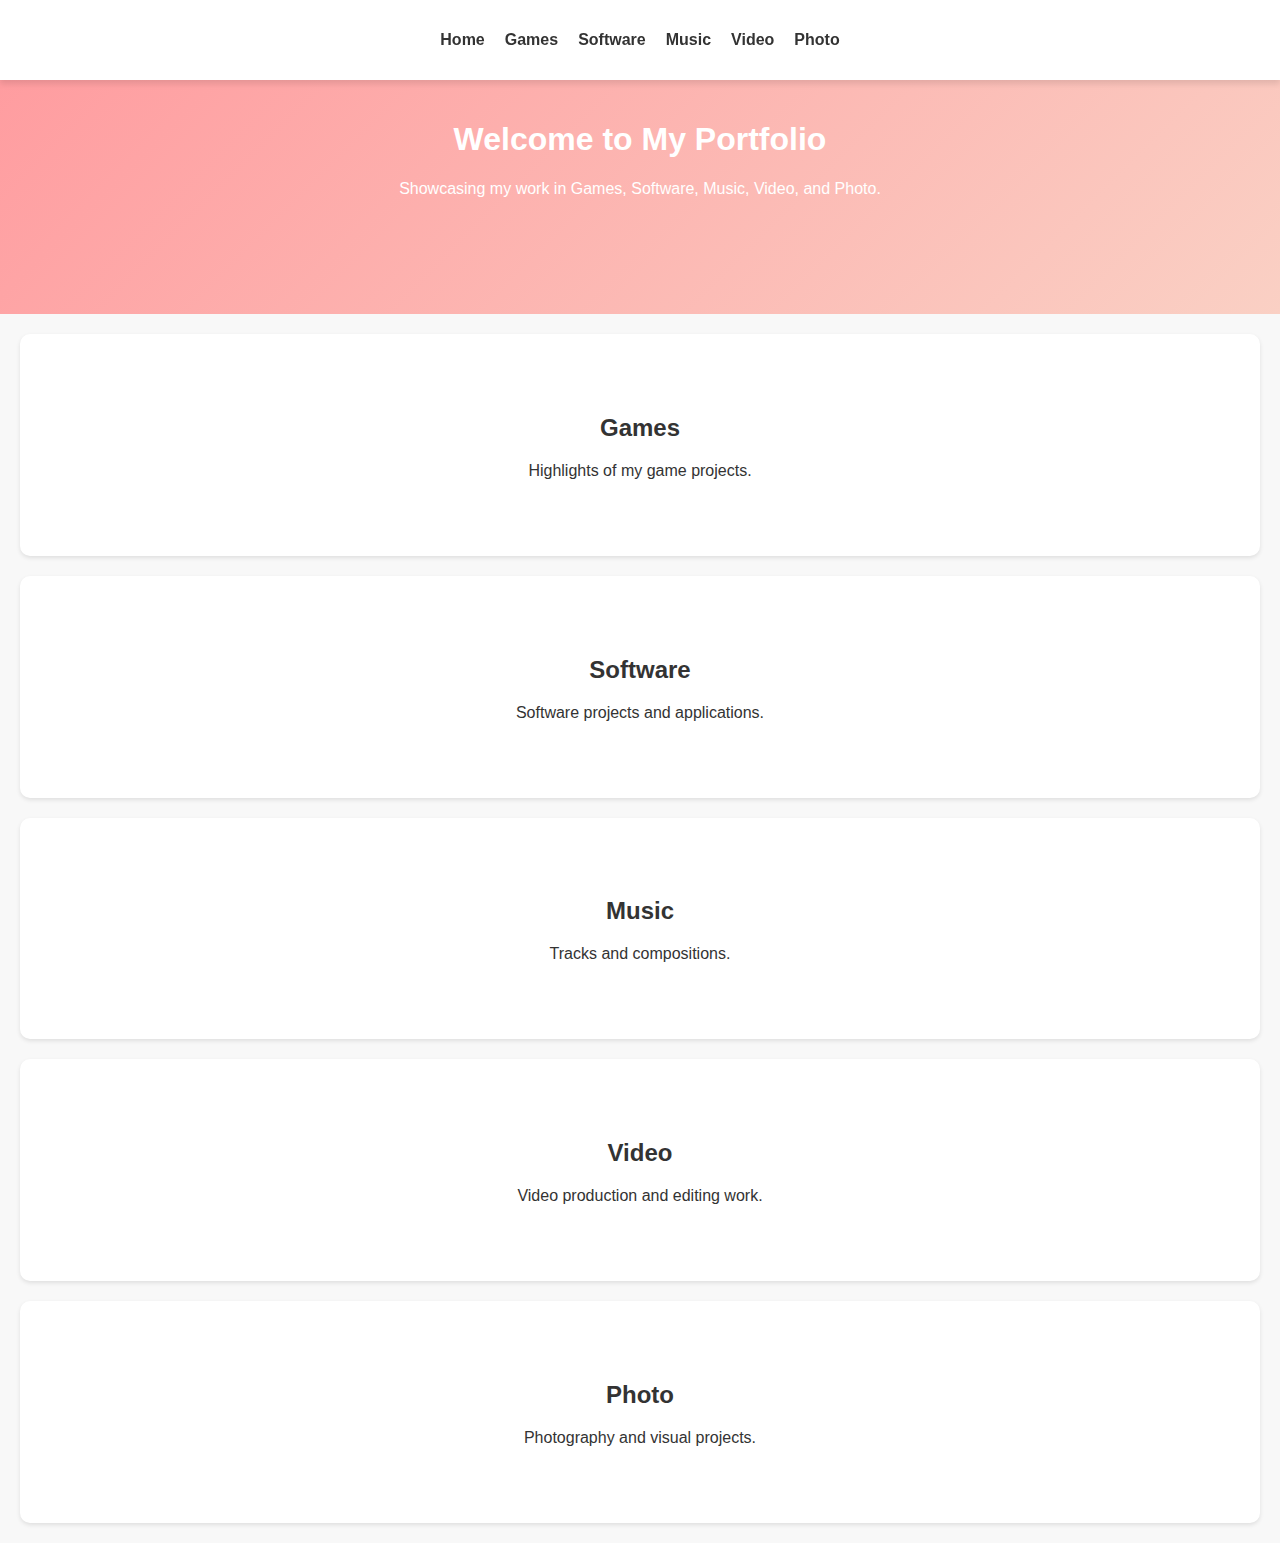
==== docs/index.html @ a66d5084 "subfolders and linking!" ====
<!DOCTYPE html>
<html lang="en">
<head>
    <meta charset="UTF-8">
    <meta name="viewport" content="width=device-width, initial-scale=1.0">
    <title>My Portfolio</title>
    <link rel="stylesheet" href="./style.css">
    <script defer src="./script.js"></script>
</head>
<body>
<header id="navbar" class="nav-bar">
    <nav>
        <ul>
            <li><a href="index.html">Home</a></li>
            <li><a href="games/index.html">Games</a></li>
            <li><a href="#software">Software</a></li>
            <li><a href="#music">Music</a></li>
            <li><a href="#video">Video</a></li>
            <li><a href="#photo">Photo</a></li>
        </ul>
    </nav>
</header>

<main>
    <section id="home" class="hero">
        <h1>Welcome to My Portfolio</h1>
        <p>Showcasing my work in Games, Software, Music, Video, and Photo.</p>
    </section>
    <section id="games" class="summary">
        <h2>Games</h2>
        <p>Highlights of my game projects.</p>
    </section>
    <section id="software" class="summary">
        <h2>Software</h2>
        <p>Software projects and applications.</p>
    </section>
    <section id="music" class="summary">
        <h2>Music</h2>
        <p>Tracks and compositions.</p>
    </section>
    <section id="video" class="summary">
        <h2>Video</h2>
        <p>Video production and editing work.</p>
    </section>
    <section id="photo" class="summary">
        <h2>Photo</h2>
        <p>Photography and visual projects.</p>
    </section>
</main>
</body>
</html>
---- docs/style.css ----
/* General Styles */
body {
    font-family: 'Poppins', sans-serif;
    margin: 0;
    padding: 0;
    background-color: #f8f8f8;
    color: #333;
}

/* Navigation Bar */
.nav-bar {
    position: fixed;
    top: 0;
    width: 100%;
    background: white;
    box-shadow: 0 4px 6px rgba(0, 0, 0, 0.1);
    transition: transform 0.3s ease-in-out;
}

.nav-bar nav ul {
    list-style: none;
    padding: 15px;
    display: flex;
    justify-content: center;
    gap: 20px;
}

.nav-bar nav ul li {
    display: inline;
}

.nav-bar nav ul li a {
    text-decoration: none;
    color: #333;
    font-weight: 600;
}

/* Hero Section */
.hero {
    text-align: center;
    padding: 100px 20px;
    background: linear-gradient(135deg, #ff9a9e, #fad0c4);
    color: white;
}

/* Summary Sections */
.summary {
    text-align: center;
    padding: 60px 20px;
    background: white;
    margin: 20px;
    border-radius: 10px;
    box-shadow: 0 2px 4px rgba(0, 0, 0, 0.1);
}
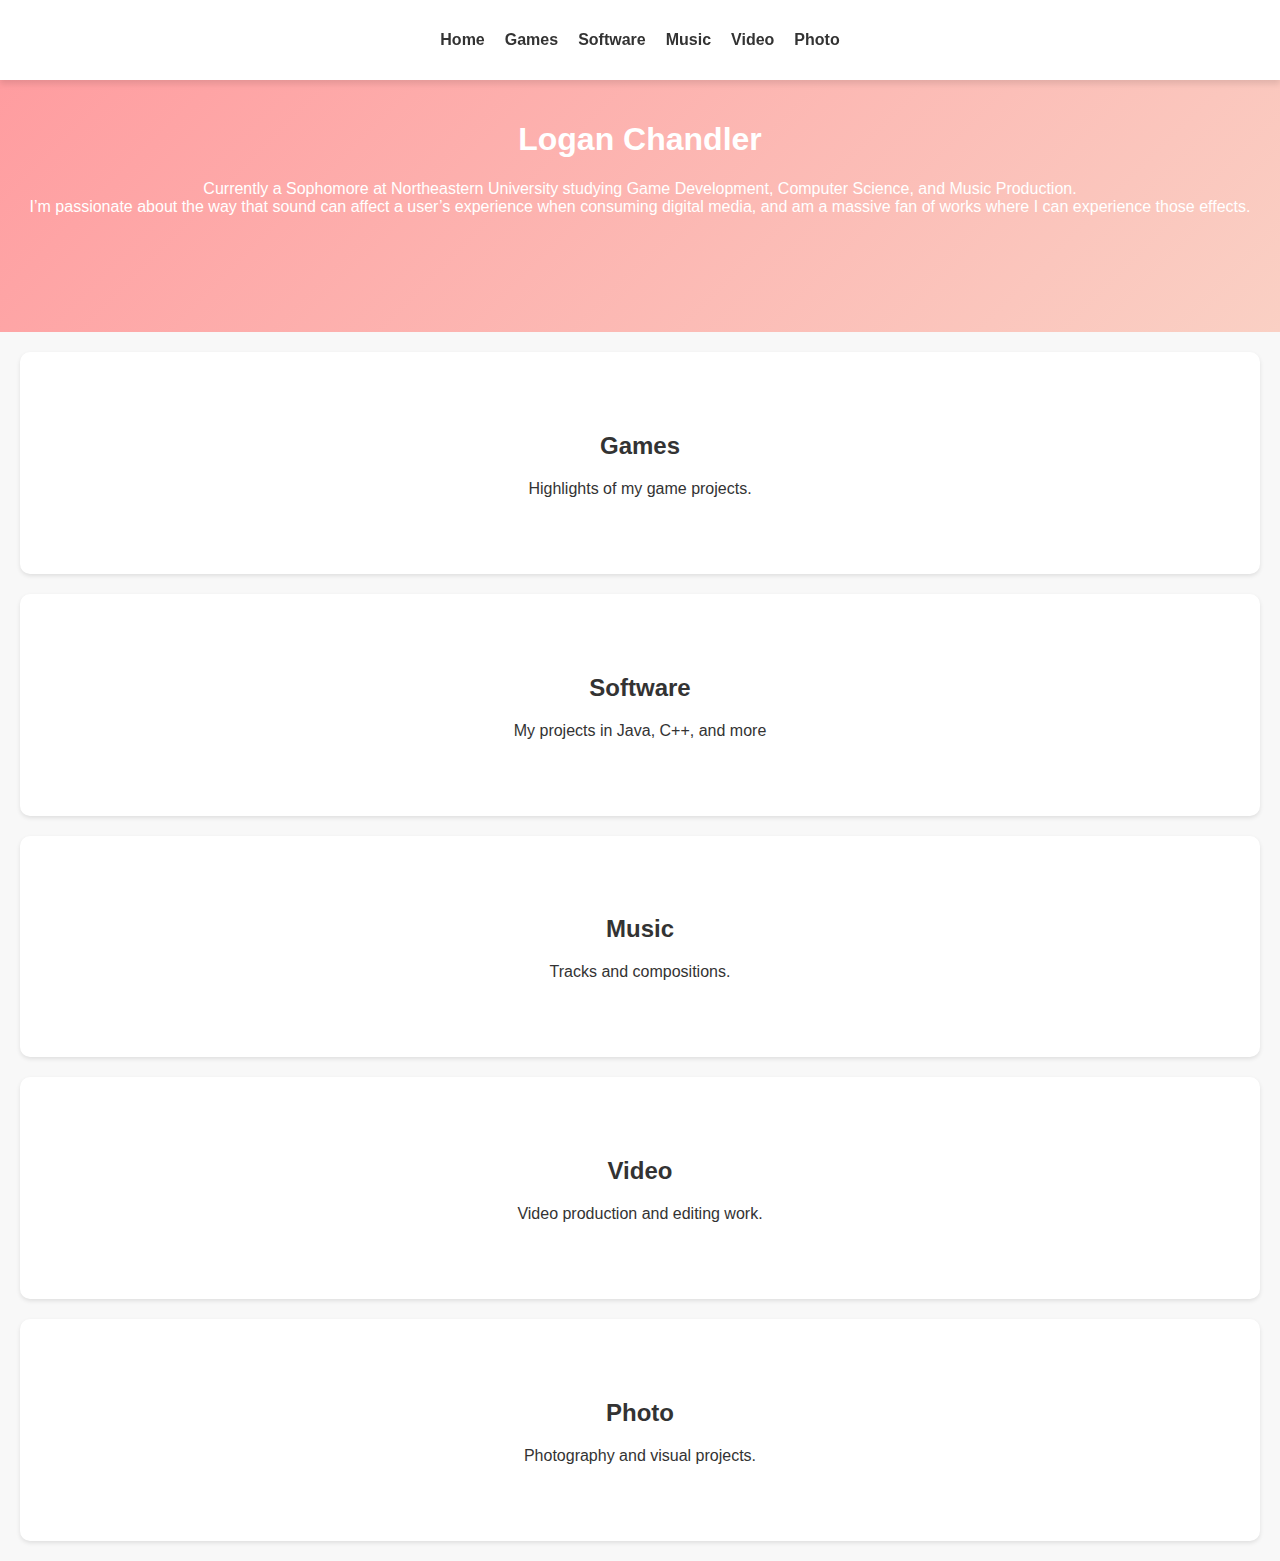
==== commit eb4f61aa: "tweaks to game pages" ====
--- a/docs/index.html
+++ b/docs/index.html
@@ -4,8 +4,8 @@
     <meta charset="UTF-8">
     <meta name="viewport" content="width=device-width, initial-scale=1.0">
     <title>My Portfolio</title>
-    <link rel="stylesheet" href="./style.css">
-    <script defer src="./script.js"></script>
+    <link rel="stylesheet" href="style.css">
+    <script defer src="script.js"></script>
 </head>
 <body>
 <header id="navbar" class="nav-bar">
@@ -23,8 +23,11 @@
 
 <main>
     <section id="home" class="hero">
-        <h1>Welcome to My Portfolio</h1>
-        <p>Showcasing my work in Games, Software, Music, Video, and Photo.</p>
+        <h1>Logan Chandler</h1>
+        <p>Currently a Sophomore at Northeastern University studying Game Development, Computer
+            Science, and Music Production. <br>
+            I’m passionate about the way that sound can affect a user’s experience when consuming digital media,
+            and am a massive fan of works where I can experience those effects.</p>
     </section>
     <section id="games" class="summary">
         <h2>Games</h2>
@@ -32,7 +35,7 @@
     </section>
     <section id="software" class="summary">
         <h2>Software</h2>
-        <p>Software projects and applications.</p>
+        <p>My projects in Java, C++, and more</p>
     </section>
     <section id="music" class="summary">
         <h2>Music</h2>
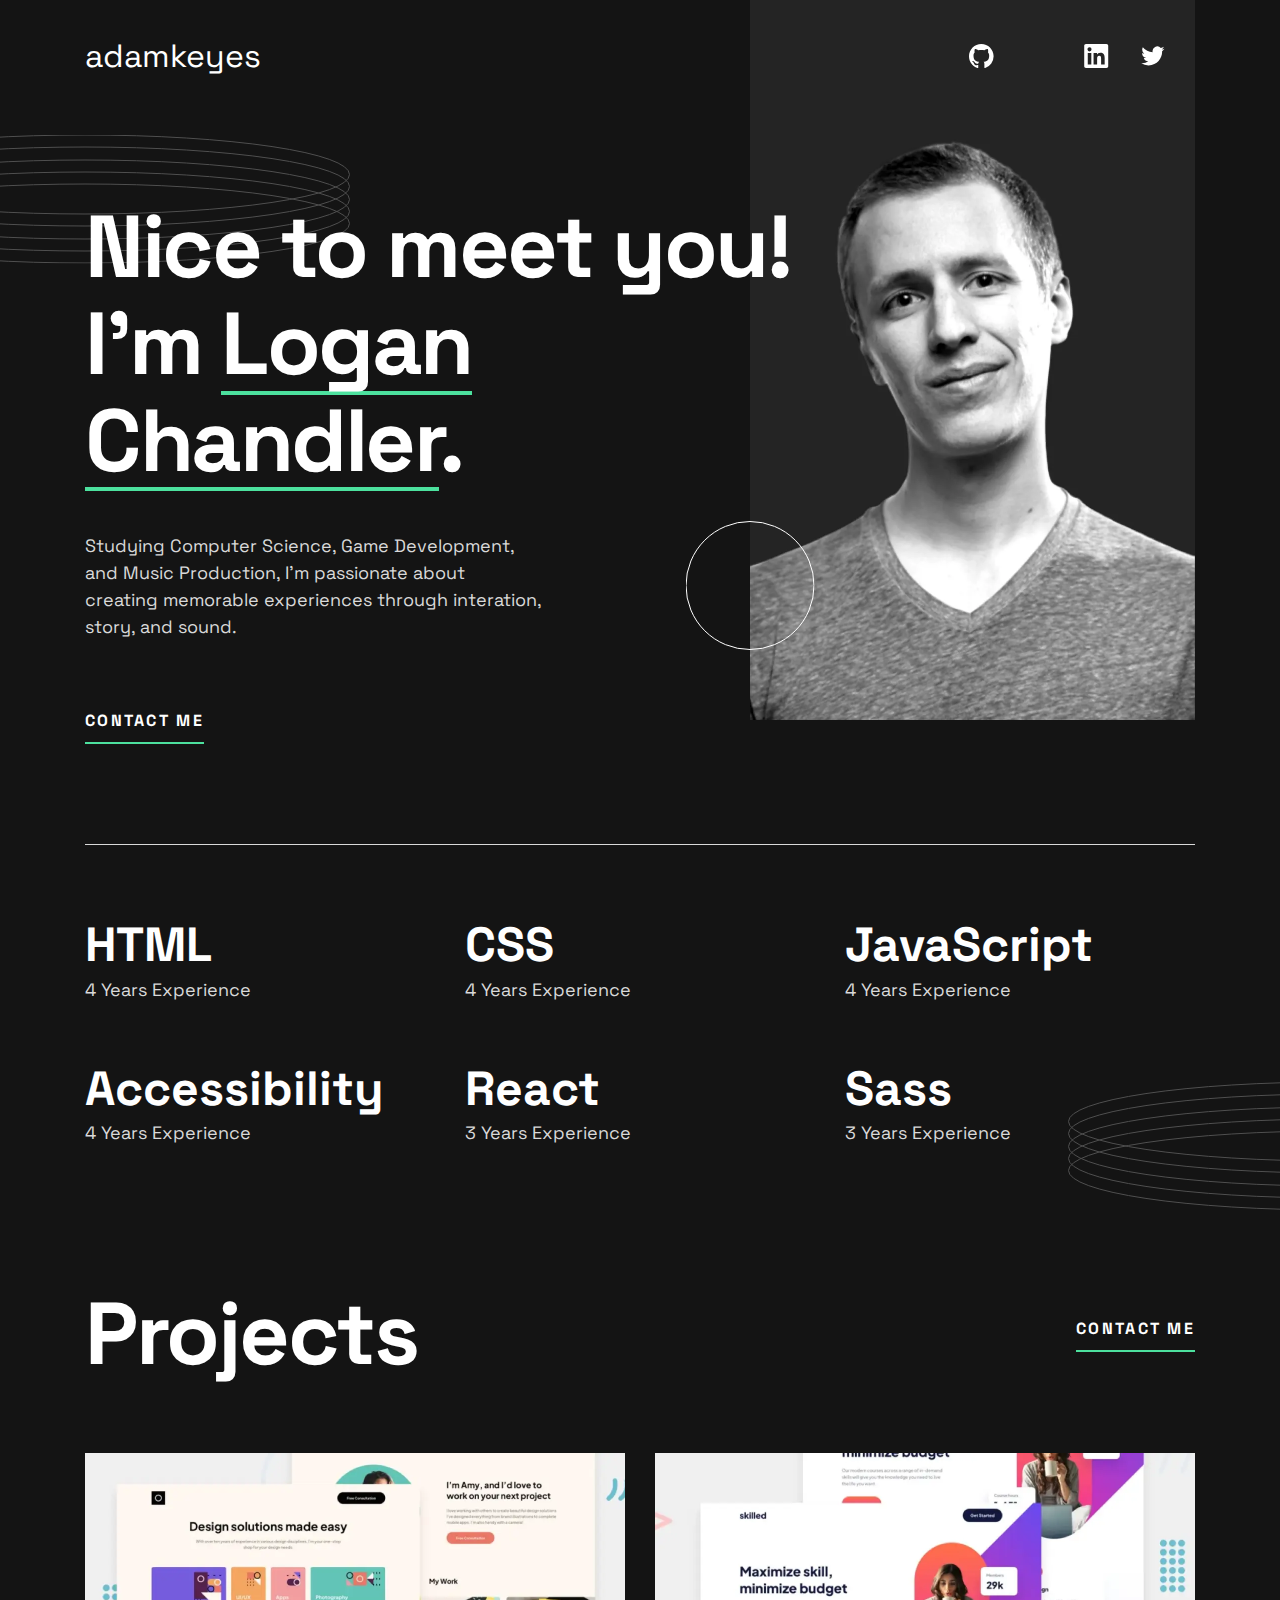
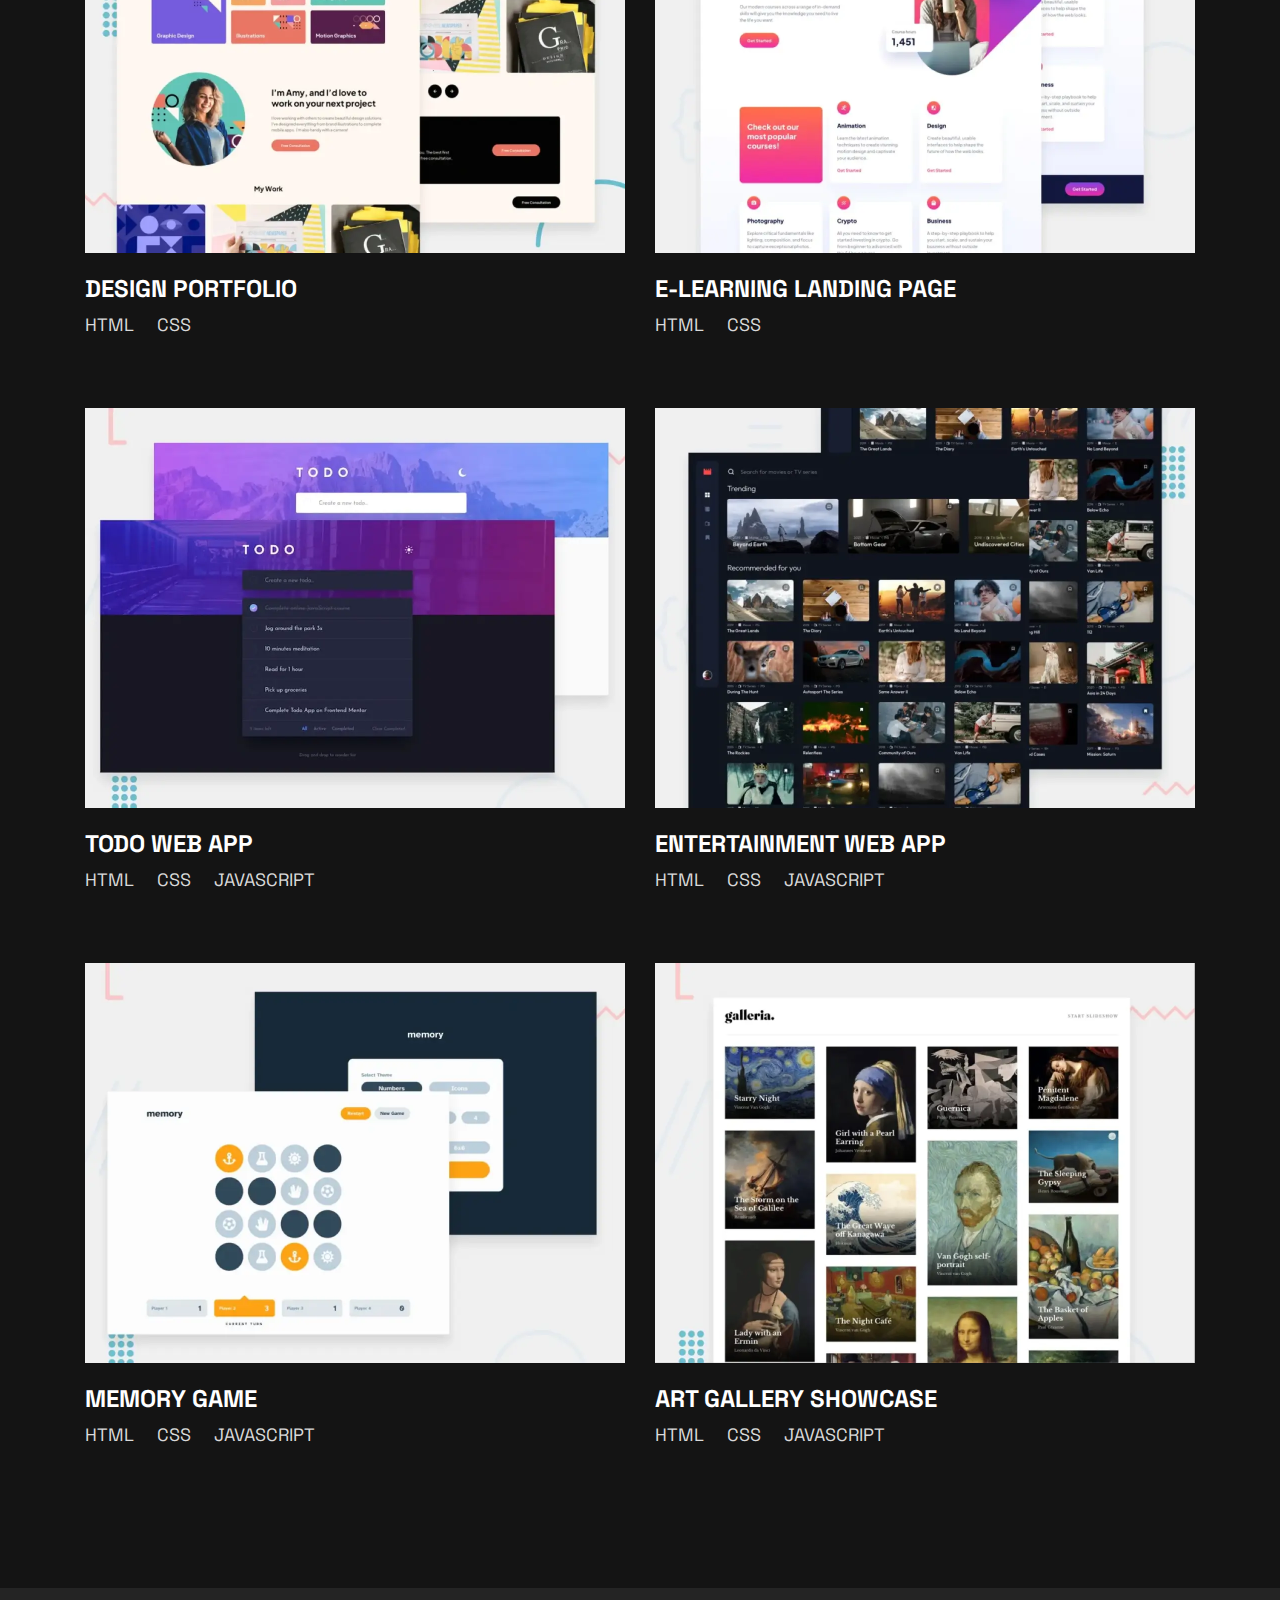
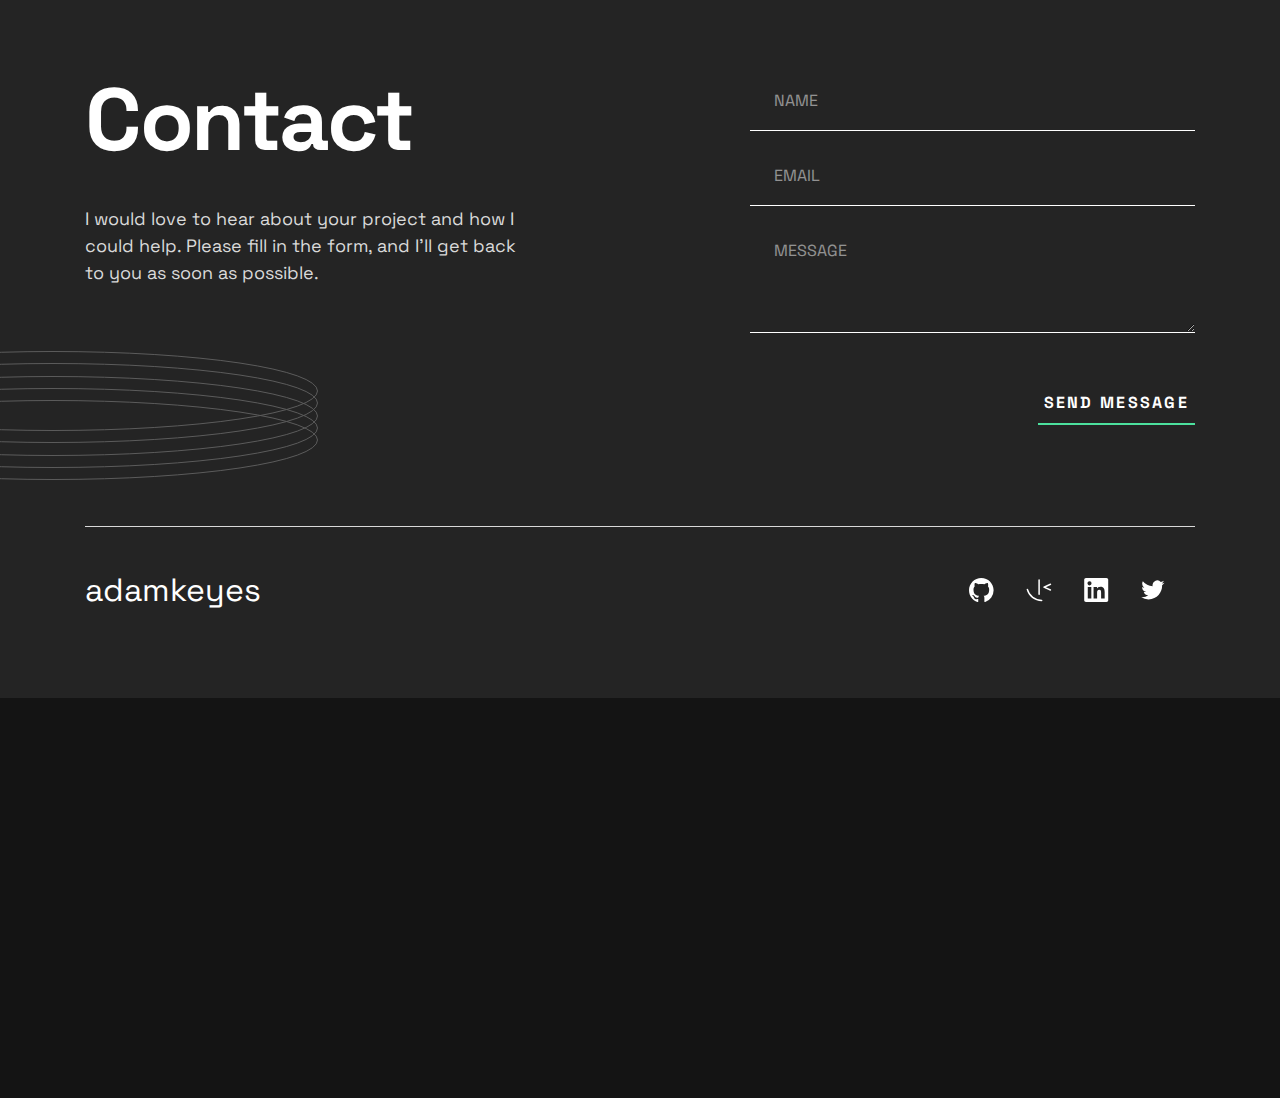
==== commit b8650f28: "implemented new index and style and starting to make tweaks" ====
--- a/docs/index.html
+++ b/docs/index.html
@@ -1,54 +1,496 @@
 <!DOCTYPE html>
 <html lang="en">
 <head>
-    <meta charset="UTF-8">
-    <meta name="viewport" content="width=device-width, initial-scale=1.0">
-    <title>My Portfolio</title>
-    <link rel="stylesheet" href="style.css">
-    <script defer src="script.js"></script>
+    <meta charset="UTF-8" />
+    <meta name="viewport" content="width=device-width, initial-scale=1.0" />
+    <link rel="preconnect" href="https://fonts.googleapis.com" />
+    <link rel="preconnect" href="https://fonts.gstatic.com" crossorigin />
+    <link
+            href="https://fonts.googleapis.com/css2?family=Space+Grotesk:wght@500;700&display=swap"
+            rel="stylesheet"
+    />
+    <link rel="stylesheet" href="style.css" />
+    <title>Logan Chandler | My Portfolio</title>
 </head>
 <body>
-<header id="navbar" class="nav-bar">
-    <nav>
-        <ul>
-            <li><a href="index.html">Home</a></li>
-            <li><a href="games/index.html">Games</a></li>
-            <li><a href="#software">Software</a></li>
-            <li><a href="#music">Music</a></li>
-            <li><a href="#video">Video</a></li>
-            <li><a href="#photo">Photo</a></li>
-        </ul>
-    </nav>
+<header class="header">
+    <h2 class="visually-hidden">Header</h2>
+    <div class="wrapper">
+        <nav class="header__nav">
+            <h2 class="visually-hidden">Navigation</h2>
+            <a href="/" class="header__home">
+                adamkeyes
+                <span class="visually-hidden">(to home page)</span>
+            </a>
+            <a href="" class="header__social">
+                <svg
+                        xmlns="http://www.w3.org/2000/svg"
+                        width="25"
+                        height="24"
+                        aria-labelledby="socialGitHub"
+                        role="img"
+                >
+                    <title id="socialGitHub">GitHub</title>
+                    <path
+                            fill="#FFF"
+                            fill-rule="evenodd"
+                            d="M12.304 0C5.506 0 0 5.506 0 12.304c0 5.444 3.522 10.042 8.413 11.672.615.108.845-.261.845-.584 0-.292-.015-1.261-.015-2.291-3.091.569-3.891-.754-4.137-1.446-.138-.354-.738-1.446-1.261-1.738-.43-.23-1.046-.8-.016-.815.97-.015 1.661.892 1.892 1.261 1.107 1.86 2.876 1.338 3.584 1.015.107-.8.43-1.338.784-1.646-2.738-.307-5.598-1.368-5.598-6.074 0-1.338.477-2.446 1.26-3.307-.122-.308-.553-1.569.124-3.26 0 0 1.03-.323 3.383 1.26.985-.276 2.03-.415 3.076-.415 1.046 0 2.092.139 3.076.416 2.353-1.6 3.384-1.261 3.384-1.261.676 1.691.246 2.952.123 3.26.784.861 1.26 1.953 1.26 3.307 0 4.721-2.875 5.767-5.613 6.074.446.385.83 1.123.83 2.277 0 1.645-.015 2.968-.015 3.383 0 .323.231.708.846.584a12.324 12.324 0 0 0 8.382-11.672C24.607 5.506 19.101 0 12.304 0Z"
+                    />
+                </svg>
+            </a>
+            <a href="" class="header__social">
+                <svg
+                        xmlns="http://www.w3.org/2000/svg"
+                        width="26"
+                        height="23"
+                        aria-labelledby="socialFrontendMentor"
+                        role="img"
+                >
+                    <title id="socialFrontendMentor">Frontend Mentor</title>
+                    <path
+                            fill="#FFF"
+                            d="assets/images/icon-itch"
+                    />
+                </svg>
+            </a>
+            <a href="" class="header__social">
+                <svg
+                        xmlns="http://www.w3.org/2000/svg"
+                        width="25"
+                        height="24"
+                        aria-labelledby="socialLinkedIn"
+                        role="img"
+                >
+                    <title id="socialLinkedIn">LinkedIn</title>
+                    <path
+                            fill="#FFF"
+                            fill-rule="evenodd"
+                            d="M5.551 3.304c-1.14 0-2.067.926-2.067 2.064 0 1.14.928 2.066 2.067 2.066a2.066 2.066 0 0 0 0-4.13ZM3.767 8.998v11.453h3.562L7.33 8.998H3.767Zm5.798 0V20.45l3.554.002.002-5.668c0-1.454.253-2.941 2.132-2.941 1.851 0 1.851 1.755 1.851 3.036v5.571l3.559-.001v-6.28c0-2.834-.517-5.457-4.27-5.457-1.763 0-2.916.997-3.368 1.85h-.05V8.997h-3.41ZM22.435 24H1.982c-.976 0-1.77-.777-1.77-1.732V1.731C.212.776 1.006 0 1.982 0h20.453c.98 0 1.777.776 1.777 1.73v20.538c0 .955-.797 1.732-1.777 1.732Z"
+                    />
+                </svg>
+            </a>
+            <a href="" class="header__social">
+                <svg
+                        xmlns="http://www.w3.org/2000/svg"
+                        width="24"
+                        height="20"
+                        aria-labelledby="socialTwitter"
+                        role="img"
+                >
+                    <title id="socialTwitter">Twitter</title>
+                    <path
+                            fill="#FFF"
+                            d="M23.492 2.705a9.563 9.563 0 0 1-2.742.751 4.788 4.788 0 0 0 2.1-2.643 9.536 9.536 0 0 1-3.033 1.159 4.778 4.778 0 0 0-8.14 4.357 13.564 13.564 0 0 1-9.844-4.99 4.774 4.774 0 0 0-.646 2.4 4.778 4.778 0 0 0 2.124 3.977 4.765 4.765 0 0 1-2.163-.598v.061a4.778 4.778 0 0 0 3.832 4.684 4.812 4.812 0 0 1-2.158.082 4.78 4.78 0 0 0 4.462 3.316 9.584 9.584 0 0 1-5.932 2.045c-.38 0-.762-.022-1.14-.067a13.508 13.508 0 0 0 7.32 2.146c8.787 0 13.59-7.277 13.59-13.589 0-.205-.004-.412-.013-.617a9.71 9.71 0 0 0 2.381-2.471l.002-.003Z"
+                    />
+                </svg>
+            </a>
+        </nav>
+    </div>
 </header>
 
-<main>
-    <section id="home" class="hero">
-        <h1>Logan Chandler</h1>
-        <p>Currently a Sophomore at Northeastern University studying Game Development, Computer
-            Science, and Music Production. <br>
-            I’m passionate about the way that sound can affect a user’s experience when consuming digital media,
-            and am a massive fan of works where I can experience those effects.</p>
+<main id="main">
+    <section class="hero">
+        <div class="wrapper hero__wrapper bottom-border">
+            <div class="hero__content">
+                <picture>
+                    <source
+                            media="(min-width: 62.5em)"
+                            srcset="assets/images/image-profile-desktop.webp"
+                    />
+                    <source
+                            media="(min-width: 37.5em)"
+                            srcset="assets/images/image-profile-tablet.webp"
+                    />
+                    <img
+                            class="hero__image"
+                            src="assets/images/image-profile-mobile.webp"
+                            alt="picture of Adam Keyes"
+                            width-="174"
+                            height="383"
+                    />
+                </picture>
+                <img
+                        class="hero__rings"
+                        src="assets/images/pattern-rings.svg"
+                        alt=""
+                        width="530"
+                        height="129"
+                />
+                <img
+                        class="hero__circle"
+                        src="assets/images/pattern-circle.svg"
+                        alt=""
+                        width="129"
+                        height="129"
+                />
+                <div class="hero__text">
+                    <h1 class="hero__headline header-xl">
+                        Nice to<br />
+                        meet you! I'm <span>Logan Chandler</span>.
+                    </h1>
+                    <p class="hero__description">
+                        Studying Computer Science, Game Development, and Music Production,
+                        I'm passionate about creating memorable experiences through interation, story, and sound.
+                    </p>
+                    <a href="#contact" class="hero__contact underline">Contact me</a>
+                </div>
+            </div>
+        </div>
     </section>
-    <section id="games" class="summary">
-        <h2>Games</h2>
-        <p>Highlights of my game projects.</p>
+
+    <section class="skills">
+        <div class="wrapper skills__wrapper bottom-border">
+            <h2 class="visually-hidden">Skills</h2>
+            <div class="skills__item">
+                <h3 class="skills__title">HTML</h3>
+                <p class="skills__description">4 Years Experience</p>
+            </div>
+            <div class="skills__item">
+                <h3 class="skills__title">CSS</h3>
+                <p class="skills__description">4 Years Experience</p>
+            </div>
+            <div class="skills__item">
+                <h3 class="skills__title">JavaScript</h3>
+                <p class="skills__description">4 Years Experience</p>
+            </div>
+            <div class="skills__item">
+                <h3 class="skills__title">Accessibility</h3>
+                <p class="skills__description">4 Years Experience</p>
+            </div>
+            <div class="skills__item">
+                <h3 class="skills__title">React</h3>
+                <p class="skills__description">3 Years Experience</p>
+            </div>
+            <div class="skills__item">
+                <h3 class="skills__title">Sass</h3>
+                <p class="skills__description">3 Years Experience</p>
+            </div>
+        </div>
+        <img
+                class="skills__rings"
+                src="assets/images/pattern-rings.svg"
+                alt=""
+                width="530"
+                height="129"
+        />
     </section>
-    <section id="software" class="summary">
-        <h2>Software</h2>
-        <p>My projects in Java, C++, and more</p>
+
+    <section class="projects">
+        <div class="wrapper projects__wrapper">
+            <div class="projects__grid">
+                <h2 class="projects__headline header-xl">Projects</h2>
+                <a href="#contact" class="projects__contact underline"
+                >Contact me</a
+                >
+
+                <div class="projects__item">
+                    <picture class="projects__picture">
+                        <source
+                                media="(min-width: 62.5em)"
+                                srcset="assets/images/thumbnail-project-1-large.webp"
+                        />
+                        <img
+                                class="projects__image"
+                                src="assets/images/thumbnail-project-1-small.webp"
+                                alt="screenshot of design portfolio website"
+                                width-="343"
+                                height="253"
+                        />
+                    </picture>
+                    <h3 class="projects__name">Design Portfolio</h3>
+                    <p class="projects__tags">
+                        <span>HTML</span>
+                        <span>CSS</span>
+                    </p>
+                    <div class="projects__links">
+                        <a href="" class="underline">View Project</a>
+                        <a href="" class="underline">View Code</a>
+                    </div>
+                </div>
+
+                <div class="projects__item">
+                    <picture class="projects__picture">
+                        <source
+                                media="(min-width: 62.5em)"
+                                srcset="assets/images/thumbnail-project-2-large.webp"
+                        />
+                        <img
+                                class="projects__image"
+                                src="assets/images/thumbnail-project-2-small.webp"
+                                alt="screenshot of learning platform website with different courses"
+                                width-="343"
+                                height="253"
+                        />
+                    </picture>
+                    <h3 class="projects__name">E-Learning Landing Page</h3>
+                    <p class="projects__tags">
+                        <span>HTML</span>
+                        <span>CSS</span>
+                    </p>
+                    <div class="projects__links">
+                        <a href="" class="underline">View Project</a>
+                        <a href="" class="underline">View Code</a>
+                    </div>
+                </div>
+
+                <div class="projects__item">
+                    <picture class="projects__picture">
+                        <source
+                                media="(min-width: 62.5em)"
+                                srcset="assets/images/thumbnail-project-3-large.webp"
+                        />
+                        <img
+                                class="projects__image"
+                                src="assets/images/thumbnail-project-3-small.webp"
+                                alt="screenshot of To Do App showing a list of active and complete tasks"
+                                width-="343"
+                                height="253"
+                        />
+                    </picture>
+                    <h3 class="projects__name">Todo Web App</h3>
+                    <p class="projects__tags">
+                        <span>HTML</span>
+                        <span>CSS</span>
+                        <span>JavaScript</span>
+                    </p>
+                    <div class="projects__links">
+                        <a href="" class="underline">View Project</a>
+                        <a href="" class="underline">View Code</a>
+                    </div>
+                </div>
+
+                <div class="projects__item">
+                    <picture class="projects__picture">
+                        <source
+                                media="(min-width: 62.5em)"
+                                srcset="assets/images/thumbnail-project-4-large.webp"
+                        />
+                        <img
+                                class="projects__image"
+                                src="assets/images/thumbnail-project-4-small.webp"
+                                alt="screenshot of video player app with grid of thumbnails of movies and TV shows"
+                                width-="343"
+                                height="253"
+                        />
+                    </picture>
+                    <h3 class="projects__name">Entertainment Web App</h3>
+                    <p class="projects__tags">
+                        <span>HTML</span>
+                        <span>CSS</span>
+                        <span>JavaScript</span>
+                    </p>
+                    <div class="projects__links">
+                        <a href="" class="underline">View Project</a>
+                        <a href="" class="underline">View Code</a>
+                    </div>
+                </div>
+
+                <div class="projects__item">
+                    <picture class="projects__picture">
+                        <source
+                                media="(min-width: 62.5em)"
+                                srcset="assets/images/thumbnail-project-5-large.webp"
+                        />
+                        <img
+                                class="projects__image"
+                                src="assets/images/thumbnail-project-5-small.webp"
+                                alt="screenshot of 4-player memory game with circular tiles that have symbols"
+                                width-="343"
+                                height="253"
+                        />
+                    </picture>
+                    <h3 class="projects__name">Memory Game</h3>
+                    <p class="projects__tags">
+                        <span>HTML</span>
+                        <span>CSS</span>
+                        <span>JavaScript</span>
+                    </p>
+                    <div class="projects__links">
+                        <a href="" class="underline">View Project</a>
+                        <a href="" class="underline">View Code</a>
+                    </div>
+                </div>
+
+                <div class="projects__item">
+                    <picture class="projects__picture">
+                        <source
+                                media="(min-width: 62.5em)"
+                                srcset="assets/images/thumbnail-project-6-large.webp"
+                        />
+                        <img
+                                class="projects__image"
+                                src="assets/images/thumbnail-project-6-small.webp"
+                                alt="grid of thumbnails of famous works of art"
+                                width-="343"
+                                height="253"
+                        />
+                    </picture>
+                    <h3 class="projects__name">Art Gallery Showcase</h3>
+                    <p class="projects__tags">
+                        <span>HTML</span>
+                        <span>CSS</span>
+                        <span>JavaScript</span>
+                    </p>
+                    <div class="projects__links">
+                        <a href="" class="underline">View Project</a>
+                        <a href="" class="underline">View Code</a>
+                    </div>
+                </div>
+            </div>
+        </div>
     </section>
-    <section id="music" class="summary">
-        <h2>Music</h2>
-        <p>Tracks and compositions.</p>
-    </section>
-    <section id="video" class="summary">
-        <h2>Video</h2>
-        <p>Video production and editing work.</p>
-    </section>
-    <section id="photo" class="summary">
-        <h2>Photo</h2>
-        <p>Photography and visual projects.</p>
+
+    <section id="contact" class="contact bg-less-dark">
+        <div class="wrapper contact__wrapper bottom-border">
+            <div class="contact__text">
+                <h2 class="contact__headline header-xl">Contact</h2>
+                <p class="contact__description">
+                    I would love to hear about your project and how I could help.
+                    Please fill in the form, and I'll get back to you as soon as
+                    possible.
+                </p>
+            </div>
+            <form action="" class="contact__form">
+                <div class="contact__control">
+                    <label for="name" class="visually-hidden">Name</label>
+                    <input
+                            type="text"
+                            id="name"
+                            name="name"
+                            placeholder="Name"
+                            required
+                    />
+                    <img
+                            src="assets/images/icon-invalid.svg"
+                            alt=""
+                            class="contact__invalid-icon"
+                            width="24"
+                            height="24"
+                    />
+                </div>
+                <div class="contact__control">
+                    <label for="email" class="visually-hidden">Email</label>
+                    <input
+                            type="email"
+                            id="email"
+                            name="email"
+                            placeholder="Email"
+                            required
+                    />
+                    <img
+                            src="assets/images/icon-invalid.svg"
+                            alt=""
+                            class="contact__invalid-icon"
+                            width="24"
+                            height="24"
+                    />
+                </div>
+                <div class="contact__control">
+                    <label for="message" class="visually-hidden">Message</label>
+                    <textarea
+                            name="message"
+                            id="message"
+                            cols="30"
+                            rows="3"
+                            placeholder="Message"
+                            required
+                    ></textarea>
+                    <img
+                            src="assets/images/icon-invalid.svg"
+                            alt=""
+                            class="contact__invalid-icon"
+                            width="24"
+                            height="24"
+                    />
+                </div>
+                <div class="contact__control align-right">
+                    <button type="submit">Send Message</button>
+                </div>
+            </form>
+        </div>
+        <img
+                class="contact__rings"
+                src="assets/images/pattern-rings.svg"
+                alt=""
+                width="530"
+                height="129"
+        />
     </section>
 </main>
+
+<footer class="footer bg-less-dark">
+    <h2 class="visually-hidden">Footer</h2>
+    <div class="wrapper">
+        <nav class="header__nav">
+            <h2 class="visually-hidden">Navigation</h2>
+            <a href="/" class="header__home">
+                adamkeyes
+                <span class="visually-hidden">(to home page)</span>
+            </a>
+            <a href="" class="header__social">
+                <svg
+                        xmlns="http://www.w3.org/2000/svg"
+                        width="25"
+                        height="24"
+                        aria-labelledby="socialGitHub"
+                        role="img"
+                >
+                    <title id="socialGitHub">GitHub</title>
+                    <path
+                            fill="#FFF"
+                            fill-rule="evenodd"
+                            d="M12.304 0C5.506 0 0 5.506 0 12.304c0 5.444 3.522 10.042 8.413 11.672.615.108.845-.261.845-.584 0-.292-.015-1.261-.015-2.291-3.091.569-3.891-.754-4.137-1.446-.138-.354-.738-1.446-1.261-1.738-.43-.23-1.046-.8-.016-.815.97-.015 1.661.892 1.892 1.261 1.107 1.86 2.876 1.338 3.584 1.015.107-.8.43-1.338.784-1.646-2.738-.307-5.598-1.368-5.598-6.074 0-1.338.477-2.446 1.26-3.307-.122-.308-.553-1.569.124-3.26 0 0 1.03-.323 3.383 1.26.985-.276 2.03-.415 3.076-.415 1.046 0 2.092.139 3.076.416 2.353-1.6 3.384-1.261 3.384-1.261.676 1.691.246 2.952.123 3.26.784.861 1.26 1.953 1.26 3.307 0 4.721-2.875 5.767-5.613 6.074.446.385.83 1.123.83 2.277 0 1.645-.015 2.968-.015 3.383 0 .323.231.708.846.584a12.324 12.324 0 0 0 8.382-11.672C24.607 5.506 19.101 0 12.304 0Z"
+                    />
+                </svg>
+            </a>
+            <a href="" class="header__social">
+                <svg
+                        xmlns="http://www.w3.org/2000/svg"
+                        width="26"
+                        height="23"
+                        aria-labelledby="socialFrontendMentor"
+                        role="img"
+                >
+                    <title id="socialFrontendMentor">Frontend Mentor</title>
+                    <path
+                            fill="#FFF"
+                            d="M13.084.23a.751.751 0 0 0-.736.75v14.267a.75.75 0 1 0 1.5 0V.98a.75.75 0 0 0-.763-.75ZM24.44 4.504a.752.752 0 0 0-.284.064l-6.44 2.875a.752.752 0 0 0 0 1.37l6.44 2.884a.75.75 0 0 0 .612-1.369L19.861 8.13l4.907-2.191a.753.753 0 0 0 .38-.99.752.752 0 0 0-.708-.444ZM1.371 9.663a.752.752 0 0 0-.74.938C2.41 17.447 8.603 22.23 15.685 22.23a.75.75 0 1 0 0-1.501A14.053 14.053 0 0 1 2.083 10.225a.75.75 0 0 0-.712-.561v-.001Z"
+                    />
+                </svg>
+            </a>
+            <a href="" class="header__social">
+                <svg
+                        xmlns="http://www.w3.org/2000/svg"
+                        width="25"
+                        height="24"
+                        aria-labelledby="socialLinkedIn"
+                        role="img"
+                >
+                    <title id="socialLinkedIn">LinkedIn</title>
+                    <path
+                            fill="#FFF"
+                            fill-rule="evenodd"
+                            d="M5.551 3.304c-1.14 0-2.067.926-2.067 2.064 0 1.14.928 2.066 2.067 2.066a2.066 2.066 0 0 0 0-4.13ZM3.767 8.998v11.453h3.562L7.33 8.998H3.767Zm5.798 0V20.45l3.554.002.002-5.668c0-1.454.253-2.941 2.132-2.941 1.851 0 1.851 1.755 1.851 3.036v5.571l3.559-.001v-6.28c0-2.834-.517-5.457-4.27-5.457-1.763 0-2.916.997-3.368 1.85h-.05V8.997h-3.41ZM22.435 24H1.982c-.976 0-1.77-.777-1.77-1.732V1.731C.212.776 1.006 0 1.982 0h20.453c.98 0 1.777.776 1.777 1.73v20.538c0 .955-.797 1.732-1.777 1.732Z"
+                    />
+                </svg>
+            </a>
+            <a href="" class="header__social">
+                <svg
+                        xmlns="http://www.w3.org/2000/svg"
+                        width="24"
+                        height="20"
+                        aria-labelledby="socialTwitter"
+                        role="img"
+                >
+                    <title id="socialTwitter">Twitter</title>
+                    <path
+                            fill="#FFF"
+                            d="M23.492 2.705a9.563 9.563 0 0 1-2.742.751 4.788 4.788 0 0 0 2.1-2.643 9.536 9.536 0 0 1-3.033 1.159 4.778 4.778 0 0 0-8.14 4.357 13.564 13.564 0 0 1-9.844-4.99 4.774 4.774 0 0 0-.646 2.4 4.778 4.778 0 0 0 2.124 3.977 4.765 4.765 0 0 1-2.163-.598v.061a4.778 4.778 0 0 0 3.832 4.684 4.812 4.812 0 0 1-2.158.082 4.78 4.78 0 0 0 4.462 3.316 9.584 9.584 0 0 1-5.932 2.045c-.38 0-.762-.022-1.14-.067a13.508 13.508 0 0 0 7.32 2.146c8.787 0 13.59-7.277 13.59-13.589 0-.205-.004-.412-.013-.617a9.71 9.71 0 0 0 2.381-2.471l.002-.003Z"
+                    />
+                </svg>
+            </a>
+        </nav>
+    </div>
+</footer>
 </body>
 </html>
--- a/docs/style.css
+++ b/docs/style.css
@@ -1,10 +1,23 @@
 /* General Styles */
-body {
-    font-family: 'Poppins', sans-serif;
-    margin: 0;
-    padding: 0;
-    background-color: #f8f8f8;
-    color: #333;
+
+:root {
+    --bg-body: hsl(0, 0%, 8%);
+    --bg-body2: hsl(0, 0%, 14%);
+    --accent: hsl(153, 71%, 59%);
+    --text1: hsl(0, 0%, 100%);
+    --text2: hsl(0, 0%, 85%);
+    --invalid: hsl(7, 100%, 68%);
+    --fs-18: 1.125rem;
+    --fs-88: 5.5rem;
+    --fs-72: 4.5rem;
+    --fs-40: 2.5rem;
+    --fs-48: 3rem;
+    --fs-36: 2.25rem;
+    --fs-32: 2rem;
+    --fs-24: 1.5rem;
+    --fs-20: 1.25rem;
+    --container: 69.375rem;
+    --transition: 250ms ease-in-out;
 }
 
 /* Navigation Bar */
@@ -12,7 +25,7 @@
     position: fixed;
     top: 0;
     width: 100%;
-    background: white;
+    background: #333;
     box-shadow: 0 4px 6px rgba(0, 0, 0, 0.1);
     transition: transform 0.3s ease-in-out;
 }
@@ -31,24 +44,795 @@
 
 .nav-bar nav ul li a {
     text-decoration: none;
+    color: white;
+    font-weight: 600;
+}
+
+
+
+
+/*body {
+    font-family: 'Space Grotesk', sans-serif;
+    margin: 0;
+    padding: 0;
+    //#f8f8f8 #121212
+    background-color: var(--bg-body);
     color: #333;
-    font-weight: 600;
-}
+}*/
 
 /* Hero Section */
-.hero {
+/*.hero {
     text-align: center;
     padding: 100px 20px;
-    background: linear-gradient(135deg, #ff9a9e, #fad0c4);
+    background: linear-gradient(135deg, #06410c, #178622);
     color: white;
+}*/
+
+/* Silesia */
+.silesia {
+    text-align: center;
+    padding: 100px 20px;
+    background: url("assets/images/frame_9.png") center center /cover;
+    color: white;
+}
+
+.game-body {
+    text-align: left;
+    padding: 100px 20px;
 }
 
 /* Summary Sections */
 .summary {
     text-align: center;
     padding: 60px 20px;
-    background: white;
+    background: var(--bg-body2);
     margin: 20px;
     border-radius: 10px;
     box-shadow: 0 2px 4px rgba(0, 0, 0, 0.1);
 }
+
+html,
+body {
+    overflow-x: hidden;
+}
+
+html {
+    box-sizing: border-box;
+    font-size: 100%;
+}
+
+*,
+*::before,
+*::after {
+    box-sizing: inherit;
+}
+
+body,
+input,
+textarea,
+button {
+    font-family: 'Space Grotesk', sans-serif;
+}
+
+body {
+    margin: 0;
+    background-color: var(--bg-body);
+    color: var(--text1);
+    font-size: var(--fs-18);
+    line-height: 1.56;
+    padding-bottom: 25rem;
+}
+
+.bg-less-dark {
+    background-color: var(--bg-body2);
+}
+
+h1,
+h2,
+h3,
+p {
+    margin-block-start: 0;
+}
+
+h1,
+h2,
+h3 {
+    line-height: 1;
+}
+
+.header-xl {
+    font-size: 2.5rem;
+    font-size: clamp(2.5rem, 0.7rem + 7.68vw, 5.5rem);
+    letter-spacing: -0.028em;
+    line-height: 1.1;
+}
+
+p {
+    font-size: 1rem;
+    font-size: clamp(1rem, 0.79rem + 0.89vw, 1.125rem);
+    line-height: 1.5;
+    color: var(--text2);
+}
+
+a {
+    transition: color var(--transition);
+}
+
+a:focus-visible,
+input:focus-visible,
+textarea:focus-visible {
+    outline: 2px dashed var(--accent);
+    outline-offset: 2px;
+}
+
+input:invalid,
+textarea:invalid {
+    outline-color: var(--invalid);
+}
+
+a.underline,
+button {
+    display: inline-block;
+    padding-bottom: 0.625rem;
+    font-size: 1rem;
+    line-height: 1.625;
+    letter-spacing: 0.143em;
+    font-weight: 700;
+    text-transform: uppercase;
+    color: var(--text1);
+    text-decoration: none;
+    background-image: linear-gradient(
+            to right,
+            var(--accent) 75%,
+            var(--accent) 75%
+    );
+    background-position: 0 2.1em;
+    background-repeat: repeat-x;
+    background-size: 8px 2px;
+}
+
+a:hover {
+    color: var(--accent);
+}
+
+img,
+svg {
+    display: block;
+}
+
+.visually-hidden {
+    position: absolute;
+    left: -10000px;
+    top: auto;
+    width: 1px;
+    height: 1px;
+    overflow: hidden;
+}
+
+.wrapper {
+    width: calc(100% - 2rem);
+    max-width: var(--container);
+    margin-inline: auto;
+}
+
+/* 600px */
+@media (min-width: 37.5em) {
+    .wrapper {
+        width: calc(100% - 3.75rem);
+    }
+}
+
+/* UTILITY */
+
+.bottom-border {
+    border-bottom: 1px solid var(--text2);
+}
+
+/* HEADER */
+
+.header {
+    position: relative;
+    z-index: 1;
+    margin-block-start: 20px;
+}
+
+.header__nav {
+    display: flex;
+    flex-wrap: wrap;
+    justify-content: center;
+    text-align: center;
+    gap: 20px 25px;
+}
+
+.header__home {
+    font-size: 1.5rem;
+    font-size: clamp(1.5rem, 1.02rem + 2.04vw, 2rem);
+    line-height: 1;
+    color: var(--text1);
+    text-decoration: none;
+    flex: 1 0 100%;
+}
+
+.header__social > svg > path {
+    transition: fill var(--transition);
+}
+
+.header__social:hover > svg > path {
+    fill: var(--accent);
+}
+
+@media (min-width: 37.5em) {
+    .header {
+        margin-block-start: 30px;
+        /* margin-block-end: 90px; */
+    }
+
+    .header__nav {
+        justify-content: flex-start;
+        align-items: center;
+        text-align: left;
+        gap: 32px;
+    }
+
+    .header__home {
+        flex: 0 1 auto;
+        margin-inline-end: auto;
+    }
+}
+
+@media (min-width: 62.5em) {
+    .header {
+        margin-block-start: 40px;
+        margin-block-end: 127px;
+    }
+
+    .header__nav {
+        padding-right: 30px;
+    }
+}
+
+/*  HERO */
+
+.hero__wrapper {
+    padding-bottom: 80px;
+}
+
+.hero__image {
+    position: absolute;
+    top: 0;
+    left: 50%;
+    translate: -50%;
+    width: 174px;
+    height: auto;
+}
+
+.hero__rings {
+    position: absolute;
+    right: 50%;
+    top: 130px;
+    /* 8.125rem; */
+    z-index: -1;
+    /* width: 33.125rem; */
+    height: auto;
+}
+
+.hero__circle {
+    position: relative;
+    top: 171px;
+    margin-bottom: -129px;
+    translate: calc(100vw - 64px - 16px);
+}
+
+.hero__text {
+    position: relative;
+    text-align: center;
+    margin-block-start: 335px;
+}
+
+.hero__headline {
+    margin-block-end: 24px;
+}
+
+.hero__headline > br {
+    display: none;
+}
+
+h1 > span {
+    background-image: linear-gradient(
+            to right,
+            var(--accent) 75%,
+            var(--accent) 75%
+    );
+    background-position: 0 1.18em;
+    background-repeat: repeat-x;
+    background-size: 8px 4px;
+}
+
+.hero__description {
+    margin-block-end: 24px;
+}
+
+@media (min-width: 37.5em) {
+    .hero {
+        position: relative;
+        margin-block-start: -62px;
+    }
+
+    .hero__wrapper {
+        padding-bottom: 60px;
+    }
+
+    .hero__content {
+        display: flex;
+        align-items: center;
+    }
+
+    .hero__content picture {
+        order: 2;
+    }
+
+    .hero__image {
+        position: relative;
+        width: 42vw;
+        max-width: 445px;
+        /* width: 322px; */
+        height: auto;
+        left: auto;
+        right: 0;
+        translate: 0;
+    }
+
+    .hero__rings {
+        top: 90px;
+        right: auto;
+        left: 0;
+        translate: -50%;
+    }
+
+    .hero__circle {
+        position: absolute;
+        top: auto;
+        right: 0;
+        bottom: 190px;
+        translate: 50%;
+        z-index: 1;
+    }
+
+    .hero__text {
+        /* width: 62vw; */
+        margin-block-start: 90px;
+        margin-right: -30px;
+        flex: 1 0 58vw;
+        text-align: left;
+        z-index: 1;
+    }
+
+    .hero__headline {
+        margin-block-end: 60px;
+    }
+
+    .hero__headline > br {
+        display: inline-block;
+    }
+
+    .hero__description {
+        /* width: 70%; */
+        margin-block-end: 34px;
+    }
+}
+
+@media (min-width: 62.5em) {
+    .hero {
+        margin-block-start: 0px;
+    }
+
+    .hero__wrapper {
+        position: relative;
+        padding-bottom: 100px;
+    }
+
+    .hero__content {
+        align-items: flex-start;
+    }
+
+    .hero__content picture {
+        margin-left: -80px;
+    }
+
+    .hero__image {
+        margin-block-start: -199px;
+    }
+
+    .hero__rings {
+        top: 0px;
+        translate: -50% -50%;
+    }
+
+    .hero__circle {
+        top: 322px;
+        right: 445px;
+    }
+
+    .hero__text {
+        margin-block-start: 0;
+        margin-right: 0;
+        flex: 1;
+    }
+
+    .hero__headline {
+        margin-block-end: 43px;
+    }
+
+    .hero__headline > br {
+        display: none;
+    }
+
+    .hero__description {
+        width: 38ch;
+        margin-block-end: 66px;
+    }
+}
+
+/* SKILLS */
+
+.skills {
+    position: relative;
+}
+
+.skills__wrapper {
+    display: grid;
+    grid-template-columns: 1fr;
+    gap: 24px;
+    padding-block: 40px;
+}
+
+.skills__item {
+    text-align: center;
+}
+
+.skills__title {
+    font-size: 2rem;
+    font-size: clamp(2rem, 0.33rem + 7.11vw, 3rem);
+    line-height: 1.17;
+    margin-block-end: 2px;
+}
+
+.skills__description {
+    margin-block-end: 0;
+}
+
+.skills__rings {
+    position: absolute;
+    bottom: 0;
+    left: 50%;
+    translate: 0 50%;
+}
+
+@media (min-width: 37.5em) {
+    .skills__wrapper {
+        grid-template-columns: repeat(2, 1fr);
+        gap: 52px 24px;
+        border: none;
+        padding-block: 52px 0;
+    }
+
+    .skills__item {
+        text-align: left;
+    }
+
+    .skills__rings {
+        translate: 40% 50%;
+    }
+}
+
+@media (min-width: 62.5em) {
+    .skills__wrapper {
+        grid-template-columns: repeat(3, 1fr);
+        gap: 58px 30px;
+        padding-block-start: 72px;
+    }
+
+    .skills__rings {
+        translate: -40% 50%;
+        left: 100%;
+    }
+}
+
+/* PROJECTS */
+
+.projects__wrapper {
+    padding-block: 140px;
+}
+
+.projects__grid {
+    display: grid;
+    grid-template-columns: repeat(2, 1fr);
+    gap: 40px;
+    justify-items: center;
+    text-align: center;
+}
+
+.projects__headline {
+    grid-column: 1 / span 2;
+    margin-block-end: 0;
+}
+
+.projects__contact {
+    grid-column: 1 / span 2;
+}
+
+.projects__item {
+    grid-column: 1 / span 2;
+}
+
+.projects__picture {
+    display: block;
+    margin-block-end: 20px;
+}
+
+.projects__image {
+    width: 100%;
+    height: auto;
+}
+
+.projects__name {
+    font-size: 1.5rem;
+    line-height: 1.3;
+    font-weight: 700;
+    text-transform: uppercase;
+    margin-block-end: 7px;
+}
+
+.projects__tags {
+    display: flex;
+    justify-content: center;
+    gap: 12px;
+    margin-block-end: 20px;
+    text-transform: uppercase;
+}
+
+.projects__links {
+    display: flex;
+    flex-direction: column;
+    align-items: center;
+    gap: 20px;
+}
+
+@media (min-width: 37.5em) {
+    .projects__grid {
+        gap: 60px 24px;
+        justify-items: start;
+        text-align: left;
+    }
+
+    .projects__contact {
+        justify-self: end;
+    }
+
+    .projects__item {
+        grid-column: span 1;
+    }
+
+    .projects__headline,
+    .projects__contact {
+        grid-column: span 1;
+    }
+
+    .projects__contact {
+        align-self: center;
+    }
+
+    .projects__tags,
+    .projects__links {
+        display: block;
+    }
+
+    .projects__tags span {
+        margin-inline-end: 18px;
+    }
+
+    .projects__links a {
+        margin-inline-end: 30px;
+    }
+
+    .project__links {
+        display: block;
+    }
+}
+
+@media (min-width: 62.5em) {
+    .projects__grid {
+        gap: 70px 30px;
+    }
+
+    .projects__item {
+        display: grid;
+        grid-template-columns: 1fr;
+        grid-template-rows: repeat(4, auto);
+    }
+
+    .projects__picture {
+        position: relative;
+        grid-column: 1 / 2;
+        grid-row: 1 / 2;
+    }
+
+    .projects__picture::after {
+        content: '';
+        position: absolute;
+        width: 100%;
+        height: 100%;
+        top: 0;
+        background-color: hsl(0, 0%, 0%);
+        opacity: 0;
+        transition: opacity 150ms ease-in-out;
+    }
+
+    .projects__item:hover .projects__picture::after {
+        opacity: 0.5;
+    }
+
+    .projects__item:hover .projects__links {
+        opacity: 1;
+    }
+    .projects__item:focus-within .projects__links {
+        opacity: 1;
+    }
+
+    .projects__item:focus-within .projects__picture::after {
+        opacity: 0.5;
+    }
+
+    .projects__image {
+        width: 100%;
+        height: auto;
+    }
+
+    .projects__links {
+        grid-column: 1 / 2;
+        grid-row: 1 / 2;
+        justify-self: center;
+        align-self: center;
+        z-index: 1;
+        opacity: 0;
+        transition: opacity 400ms ease-in-out;
+    }
+
+    .projects__links:hover ~ .projects__picture::after {
+        opacity: 0.5;
+    }
+
+    .projects__tags {
+        margin-block-end: 0;
+    }
+}
+
+/* CONTACT */
+
+.contact {
+    position: relative;
+}
+
+.contact__wrapper {
+    padding-block: 84px;
+}
+
+.contact__headline {
+    margin-block-end: var(--fs-20);
+}
+
+.contact__control {
+    position: relative;
+    margin-block-end: 16px;
+}
+
+.contact__control input,
+.contact__control textarea {
+    width: 100%;
+    padding-block: 16px;
+    padding-inline: 24px;
+    border: none;
+    border-bottom: 1px solid var(--text1);
+    background: transparent;
+    font-size: 1rem;
+    line-height: 1.625;
+    color: var(--text1);
+}
+
+.contact__control > *::placeholder {
+    color: var(--text1);
+    opacity: 0.5;
+    text-transform: uppercase;
+}
+
+.contact__control textarea {
+    margin-block-end: 32px;
+}
+
+.contact__control.align-right {
+    display: flex;
+    justify-content: flex-end;
+}
+
+.contact__control button {
+    background-color: transparent;
+    border: none;
+}
+
+.contact__invalid-icon {
+    display: none;
+    width: var(--fs-24);
+    height: var(--fs-24);
+    position: absolute;
+    top: 50%;
+    right: 0;
+    translate: -50% -50%;
+}
+
+.contact input:focus-visible:invalid ~ .contact__invalid-icon,
+.contact textarea:focus-visible:invalid ~ .contact__invalid-icon {
+    display: inline-block;
+}
+
+.contact textarea:focus-visible:invalid ~ .contact__invalid-icon {
+    top: 1.2rem;
+    right: 1.5rem;
+    translate: none;
+}
+
+.contact__rings {
+    position: absolute;
+    left: 0;
+    bottom: 97px;
+    translate: -75%;
+}
+
+@media (min-width: 37.5em) {
+    .contact__rings {
+        bottom: 47px;
+        translate: -75%;
+    }
+}
+
+@media (min-width: 62.5em) {
+    .contact__wrapper {
+        display: grid;
+        grid-template-columns: repeat(2, 27.8rem);
+        justify-content: space-between;
+    }
+
+    .contact__headline {
+        margin-block-end: var(--fs-36);
+    }
+
+    .contact__rings {
+        translate: -40%;
+    }
+}
+
+/* 999.98px */
+@media (max-width: 62.49875em) {
+    .contact__wrapper {
+        max-width: 27.8rem;
+    }
+
+    .contact__text {
+        text-align: center;
+    }
+}
+
+footer {
+    padding-block: 40px 60px;
+}
+
+@media (min-width: 37.5em) {
+    footer {
+        padding-block: 30px 40px;
+    }
+}
+
+@media (min-width: 62.5em) {
+    footer {
+        padding-block: 47px 92px;
+    }
+}
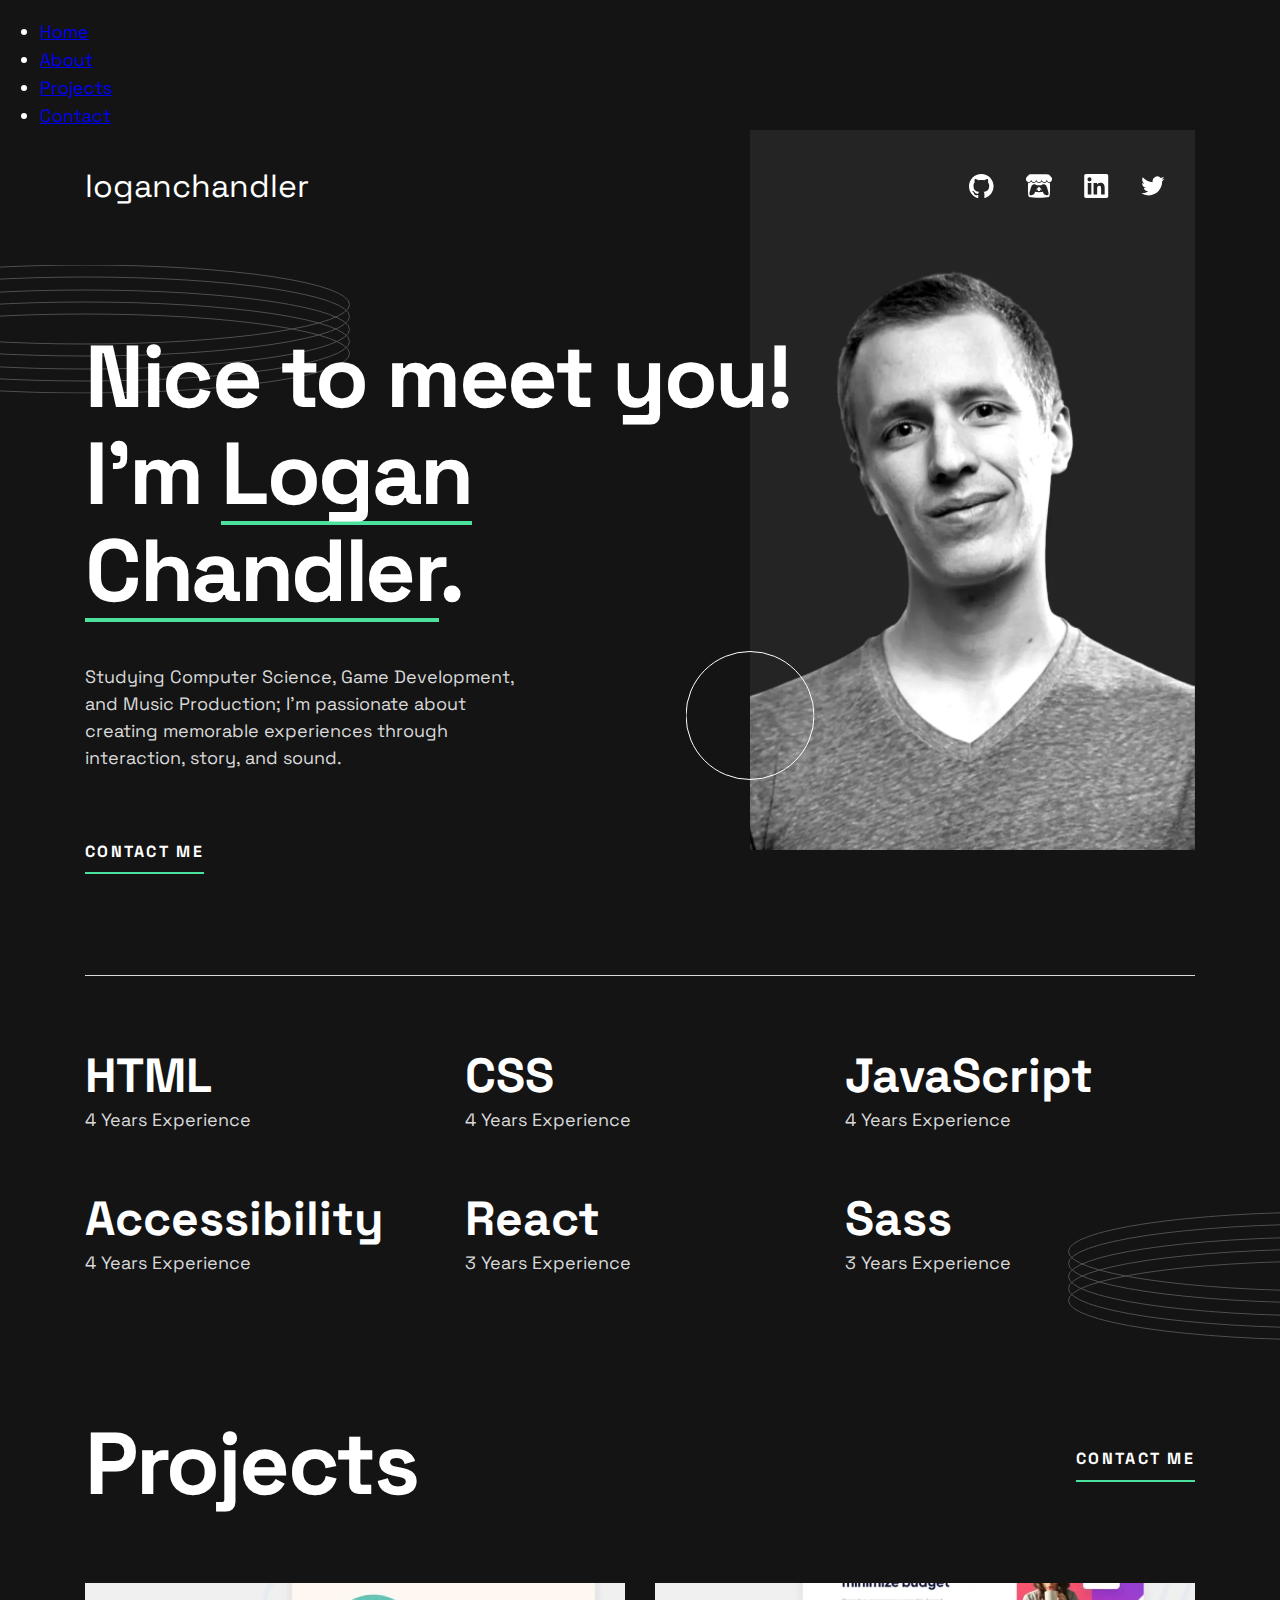
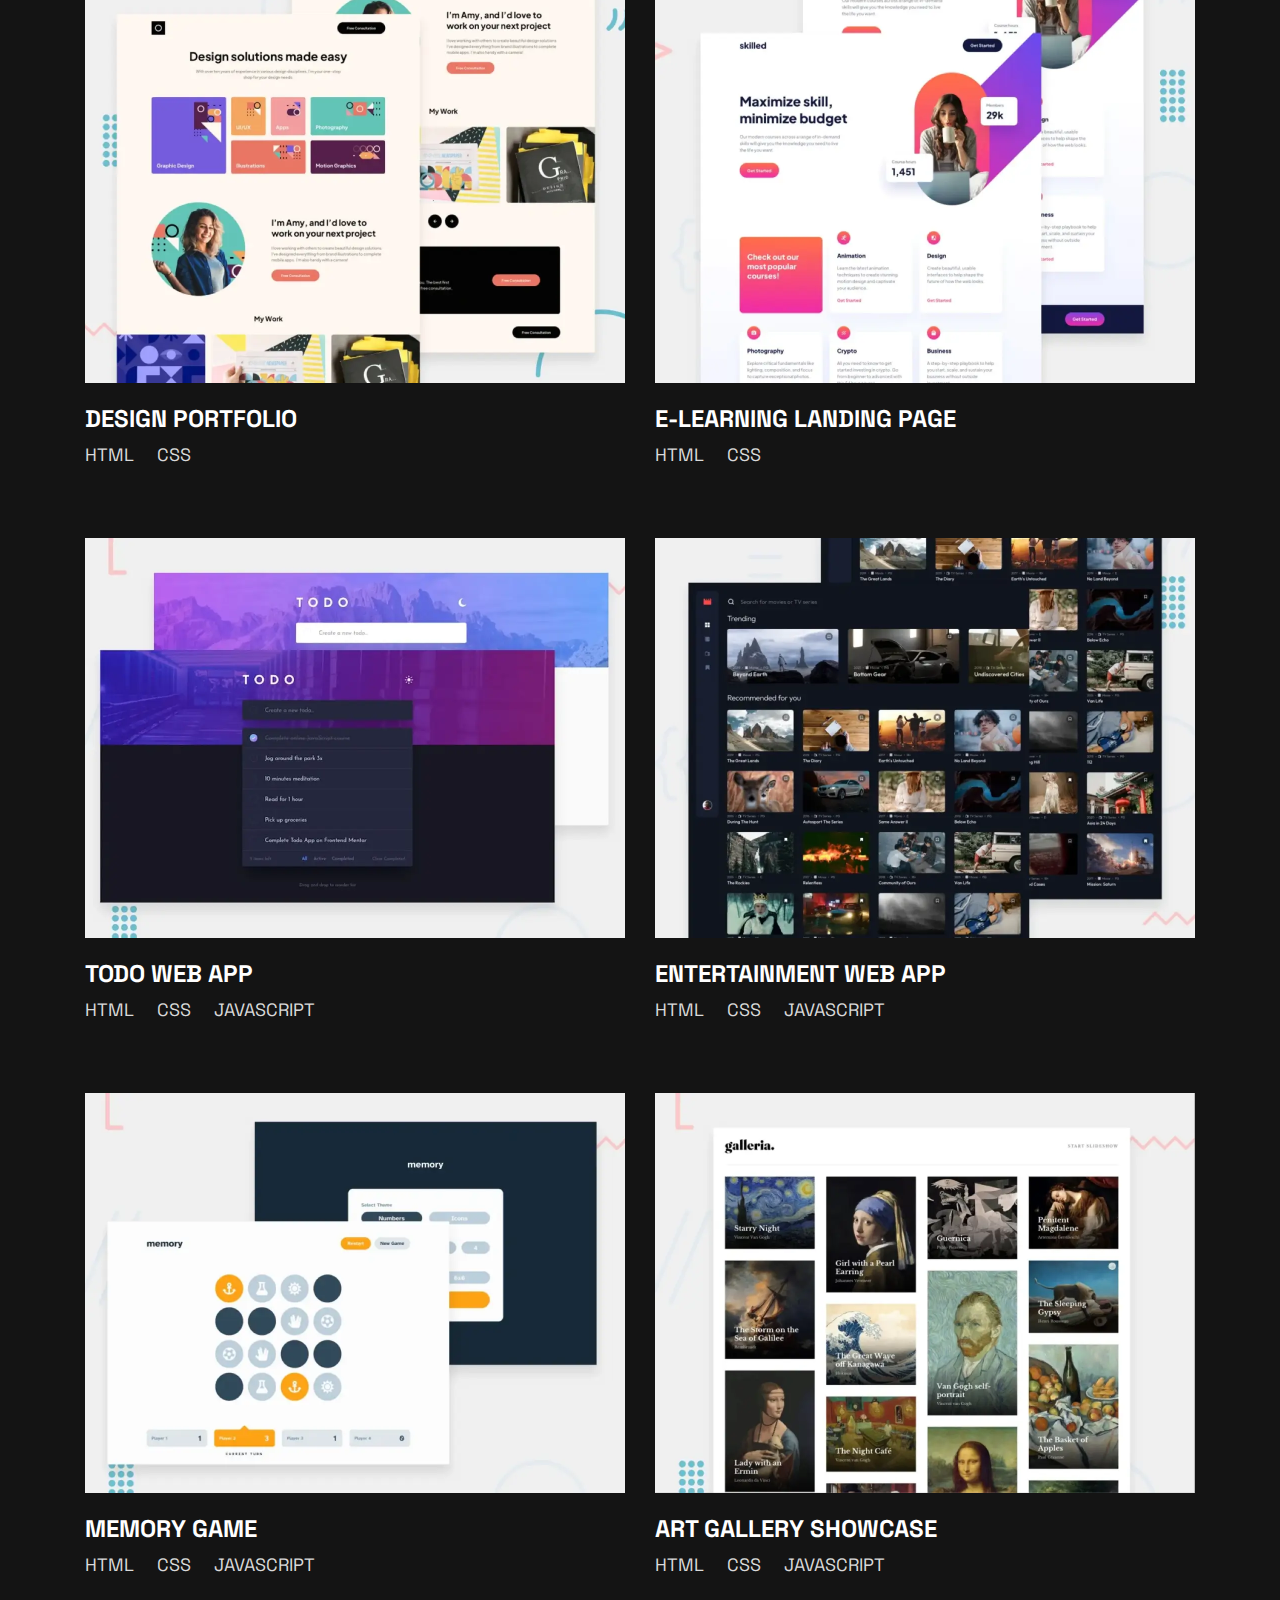
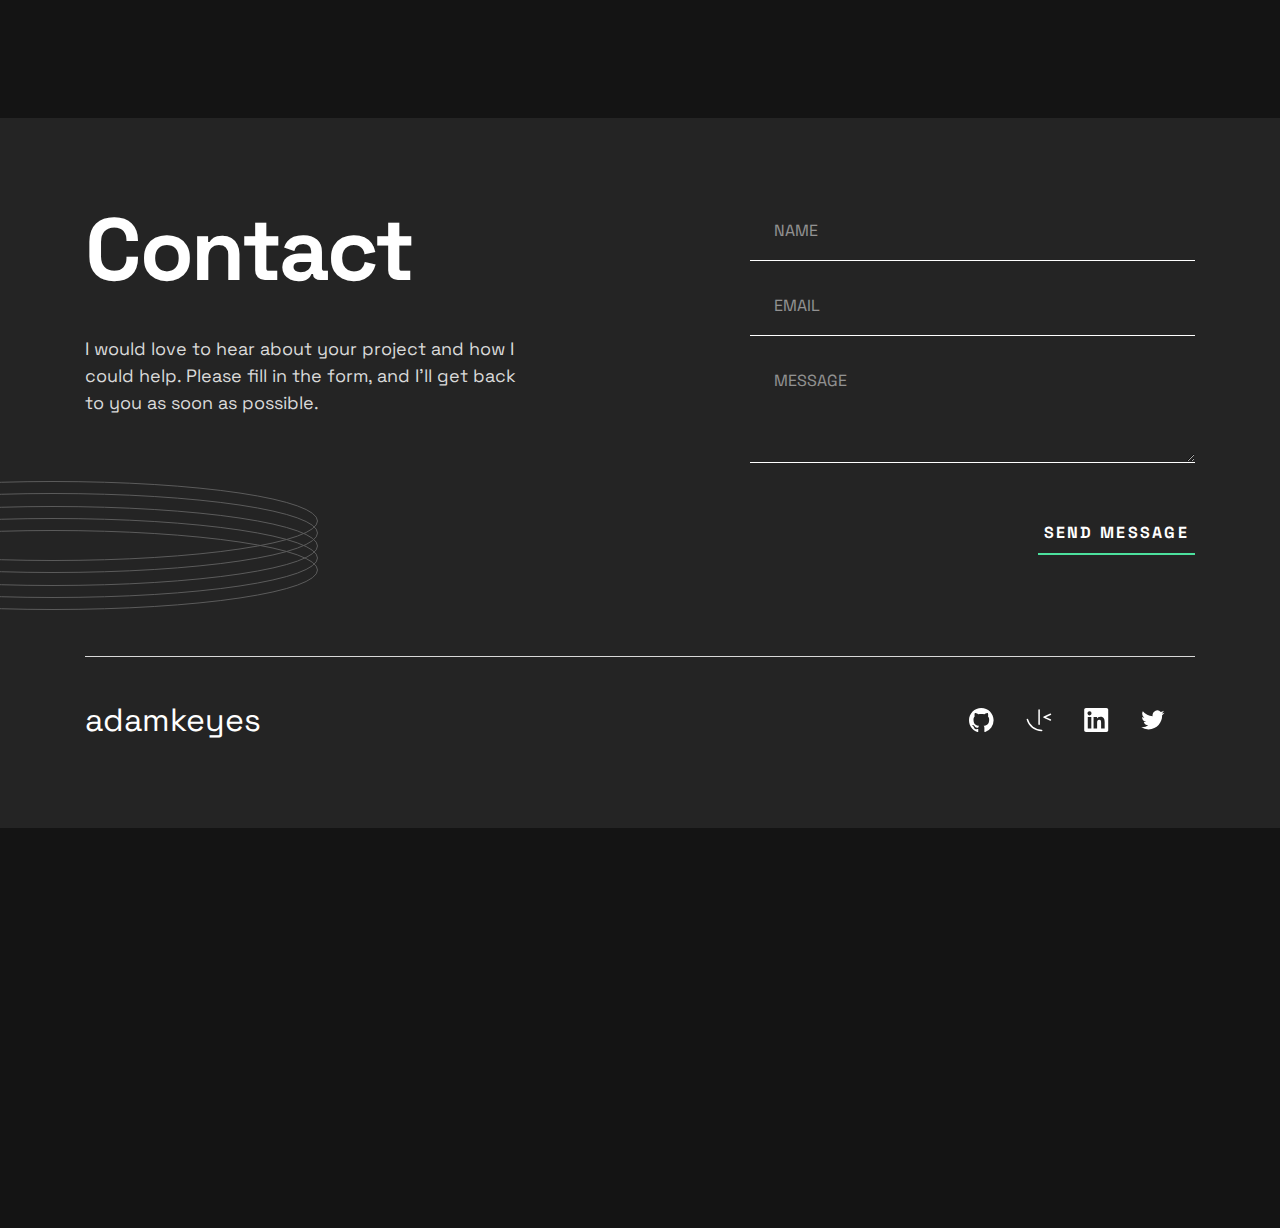
==== commit cfe2553d: "re-add navbar, mod background" ====
--- a/docs/index.html
+++ b/docs/index.html
@@ -10,19 +10,27 @@
             rel="stylesheet"
     />
     <link rel="stylesheet" href="style.css" />
-    <title>Logan Chandler | My Portfolio</title>
+    <title>Logan Chandler | Home</title>
 </head>
 <body>
+<nav class="navbar">
+    <ul>
+        <li><a href="#home">Home</a></li>
+        <li><a href="#about">About</a></li>
+        <li><a href="#projects">Projects</a></li>
+        <li><a href="#contact">Contact</a></li>
+    </ul>
+</nav>
 <header class="header">
     <h2 class="visually-hidden">Header</h2>
     <div class="wrapper">
         <nav class="header__nav">
             <h2 class="visually-hidden">Navigation</h2>
             <a href="/" class="header__home">
-                adamkeyes
+                loganchandler
                 <span class="visually-hidden">(to home page)</span>
             </a>
-            <a href="" class="header__social">
+            <a href="https://github.com/ljchandler21" class="header__social">
                 <svg
                         xmlns="http://www.w3.org/2000/svg"
                         width="25"
@@ -38,22 +46,24 @@
                     />
                 </svg>
             </a>
-            <a href="" class="header__social">
-                <svg
-                        xmlns="http://www.w3.org/2000/svg"
+            <a href="https://ljchandler21.itch.io/" class="header__social">
+                <svg
+                        xmlns="http://www.w3.org/2000/svg"
+                        height="26"
                         width="26"
-                        height="23"
-                        aria-labelledby="socialFrontendMentor"
-                        role="img"
-                >
-                    <title id="socialFrontendMentor">Frontend Mentor</title>
-                    <path
-                            fill="#FFF"
-                            d="assets/images/icon-itch"
-                    />
-                </svg>
-            </a>
-            <a href="" class="header__social">
+                        viewBox="0 0 245.37069 220.73612"
+                        aria-labelledby="socialGitHub"
+                        role="img"
+                >
+                    <title id="socialItchIo">Itch</title>
+                    <path
+                            fill="#FFF"
+                            fill-rule="evenodd"
+                            d="M31.99 1.365C21.287 7.72.2 31.945 0 38.298v10.516C0 62.144 12.46 73.86 23.773 73.86c13.584 0 24.902-11.258 24.903-24.62 0 13.362 10.93 24.62 24.515 24.62 13.586 0 24.165-11.258 24.165-24.62 0 13.362 11.622 24.62 25.207 24.62h.246c13.586 0 25.208-11.258 25.208-24.62 0 13.362 10.58 24.62 24.164 24.62 13.585 0 24.515-11.258 24.515-24.62 0 13.362 11.32 24.62 24.903 24.62 11.313 0 23.773-11.714 23.773-25.046V38.298c-.2-6.354-21.287-30.58-31.988-36.933C180.118.197 157.056-.005 122.685 0c-34.37.003-81.228.54-90.697 1.365zm65.194 66.217a28.025 28.025 0 0 1-4.78 6.155c-5.128 5.014-12.157 8.122-19.906 8.122a28.482 28.482 0 0 1-19.948-8.126c-1.858-1.82-3.27-3.766-4.563-6.032l-.006.004c-1.292 2.27-3.092 4.215-4.954 6.037a28.5 28.5 0 0 1-19.948 8.12c-.934 0-1.906-.258-2.692-.528-1.092 11.372-1.553 22.24-1.716 30.164l-.002.045c-.02 4.024-.04 7.333-.06 11.93.21 23.86-2.363 77.334 10.52 90.473 19.964 4.655 56.7 6.775 93.555 6.788h.006c36.854-.013 73.59-2.133 93.554-6.788 12.883-13.14 10.31-66.614 10.52-90.474-.022-4.596-.04-7.905-.06-11.93l-.003-.045c-.162-7.926-.623-18.793-1.715-30.165-.786.27-1.757.528-2.692.528a28.5 28.5 0 0 1-19.948-8.12c-1.862-1.822-3.662-3.766-4.955-6.037l-.006-.004c-1.294 2.266-2.705 4.213-4.563 6.032a28.48 28.48 0 0 1-19.947 8.125c-7.748 0-14.778-3.11-19.906-8.123a28.025 28.025 0 0 1-4.78-6.155 27.99 27.99 0 0 1-4.736 6.155 28.49 28.49 0 0 1-19.95 8.124c-.27 0-.54-.012-.81-.02h-.007c-.27.008-.54.02-.813.02a28.49 28.49 0 0 1-19.95-8.123 27.992 27.992 0 0 1-4.736-6.155zm-20.486 26.49l-.002.01h.015c8.113.017 15.32 0 24.25 9.746 7.028-.737 14.372-1.105 21.722-1.094h.006c7.35-.01 14.694.357 21.723 1.094 8.93-9.747 16.137-9.73 24.25-9.746h.014l-.002-.01c3.833 0 19.166 0 29.85 30.007L210 165.244c8.504 30.624-2.723 31.373-16.727 31.4-20.768-.773-32.267-15.855-32.267-30.935-11.496 1.884-24.907 2.826-38.318 2.827h-.006c-13.412 0-26.823-.943-38.318-2.827 0 15.08-11.5 30.162-32.267 30.935-14.004-.027-25.23-.775-16.726-31.4L46.85 124.08c10.684-30.007 26.017-30.007 29.85-30.007zm45.985 23.582v.006c-.02.02-21.863 20.08-25.79 27.215l14.304-.573v12.474c0 .584 5.74.346 11.486.08h.006c5.744.266 11.485.504 11.485-.08v-12.474l14.304.573c-3.928-7.135-25.79-27.215-25.79-27.215v-.006l-.003.002z"
+                    />
+                </svg>
+            </a>
+            <a href="https://www.linkedin.com/in/logan-chandler-022916246/" class="header__social">
                 <svg
                         xmlns="http://www.w3.org/2000/svg"
                         width="25"
@@ -129,8 +139,9 @@
                         meet you! I'm <span>Logan Chandler</span>.
                     </h1>
                     <p class="hero__description">
-                        Studying Computer Science, Game Development, and Music Production,
-                        I'm passionate about creating memorable experiences through interation, story, and sound.
+                        Studying Computer Science, Game Development, and Music Production;
+                        I'm passionate about creating memorable experiences through interaction,
+                        story, and sound.
                     </p>
                     <a href="#contact" class="hero__contact underline">Contact me</a>
                 </div>
--- a/docs/style.css
+++ b/docs/style.css
@@ -25,9 +25,13 @@
     position: fixed;
     top: 0;
     width: 100%;
-    background: #333;
-    box-shadow: 0 4px 6px rgba(0, 0, 0, 0.1);
+    background-color: rgba(0, 0, 0, 0.8);
     transition: transform 0.3s ease-in-out;
+    z-index: 1000;
+}
+
+.hidden {
+    top: -60px;
 }
 
 .nav-bar nav ul {
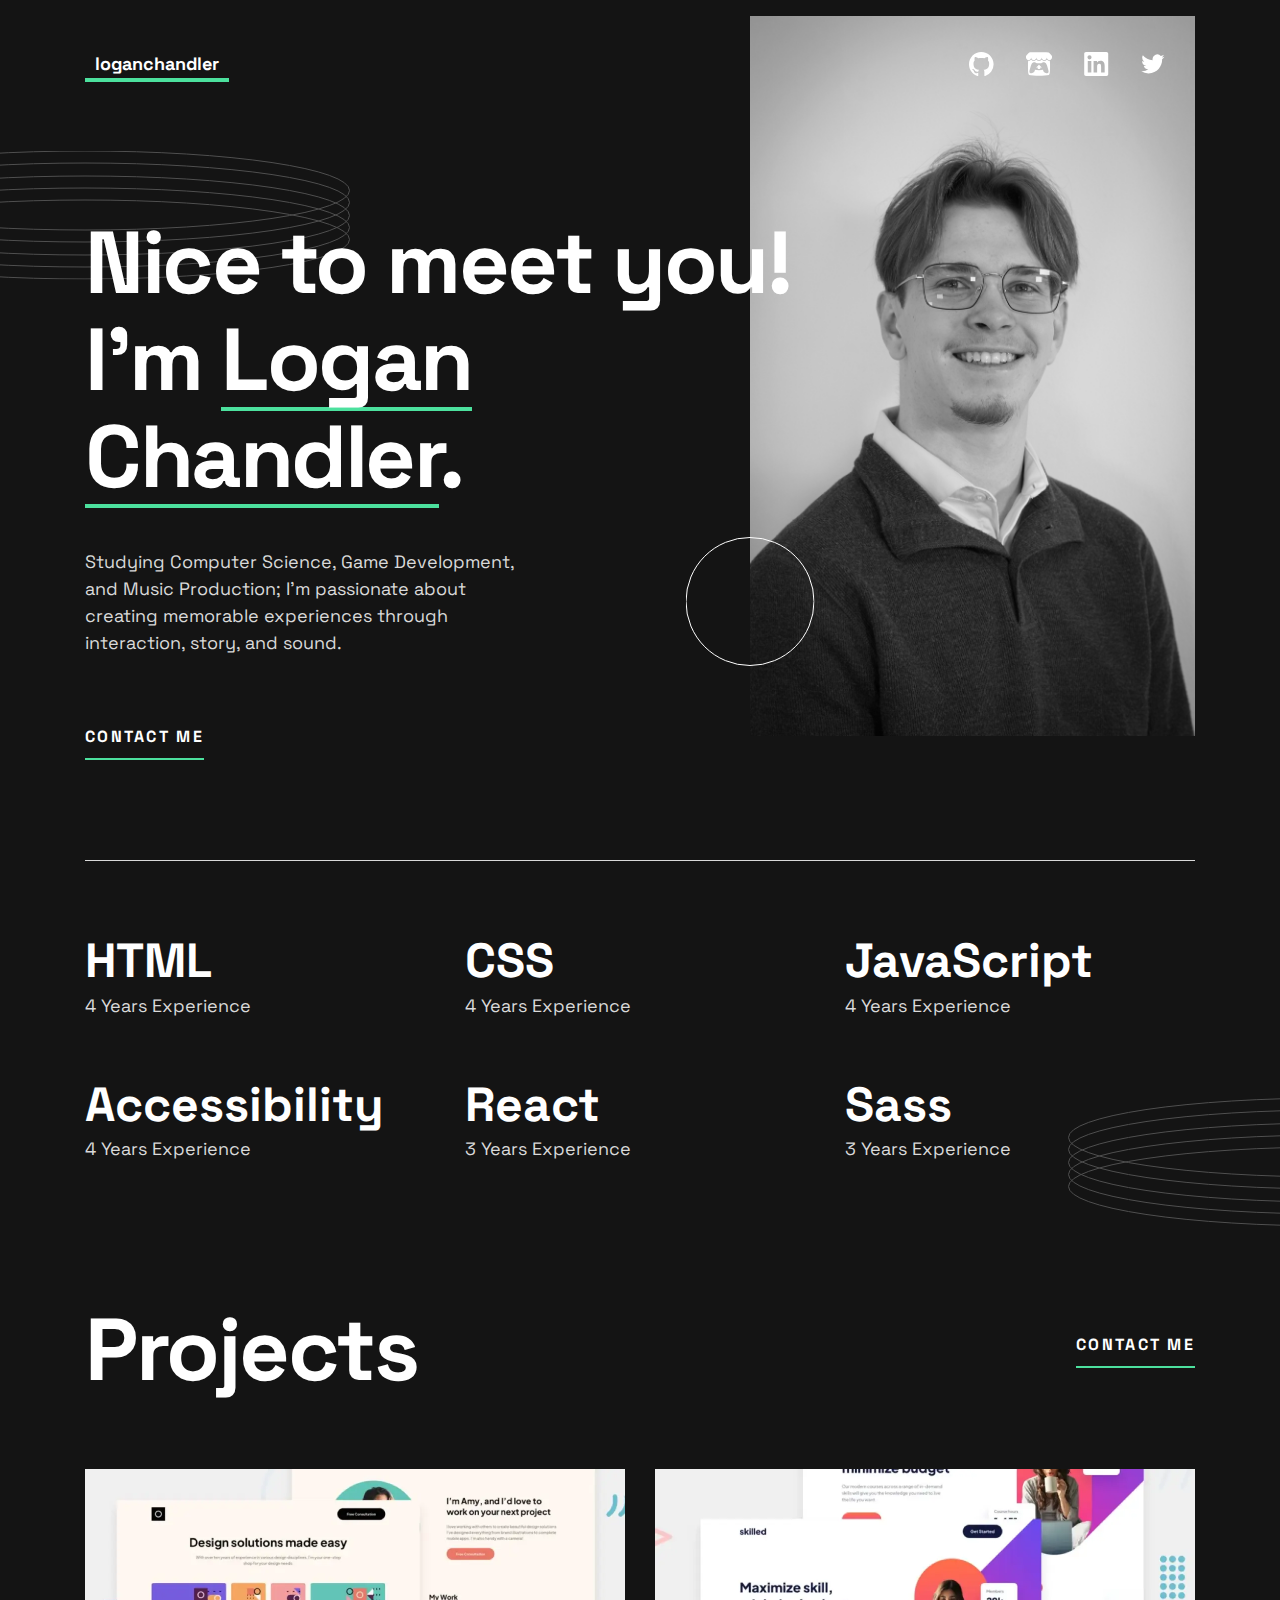
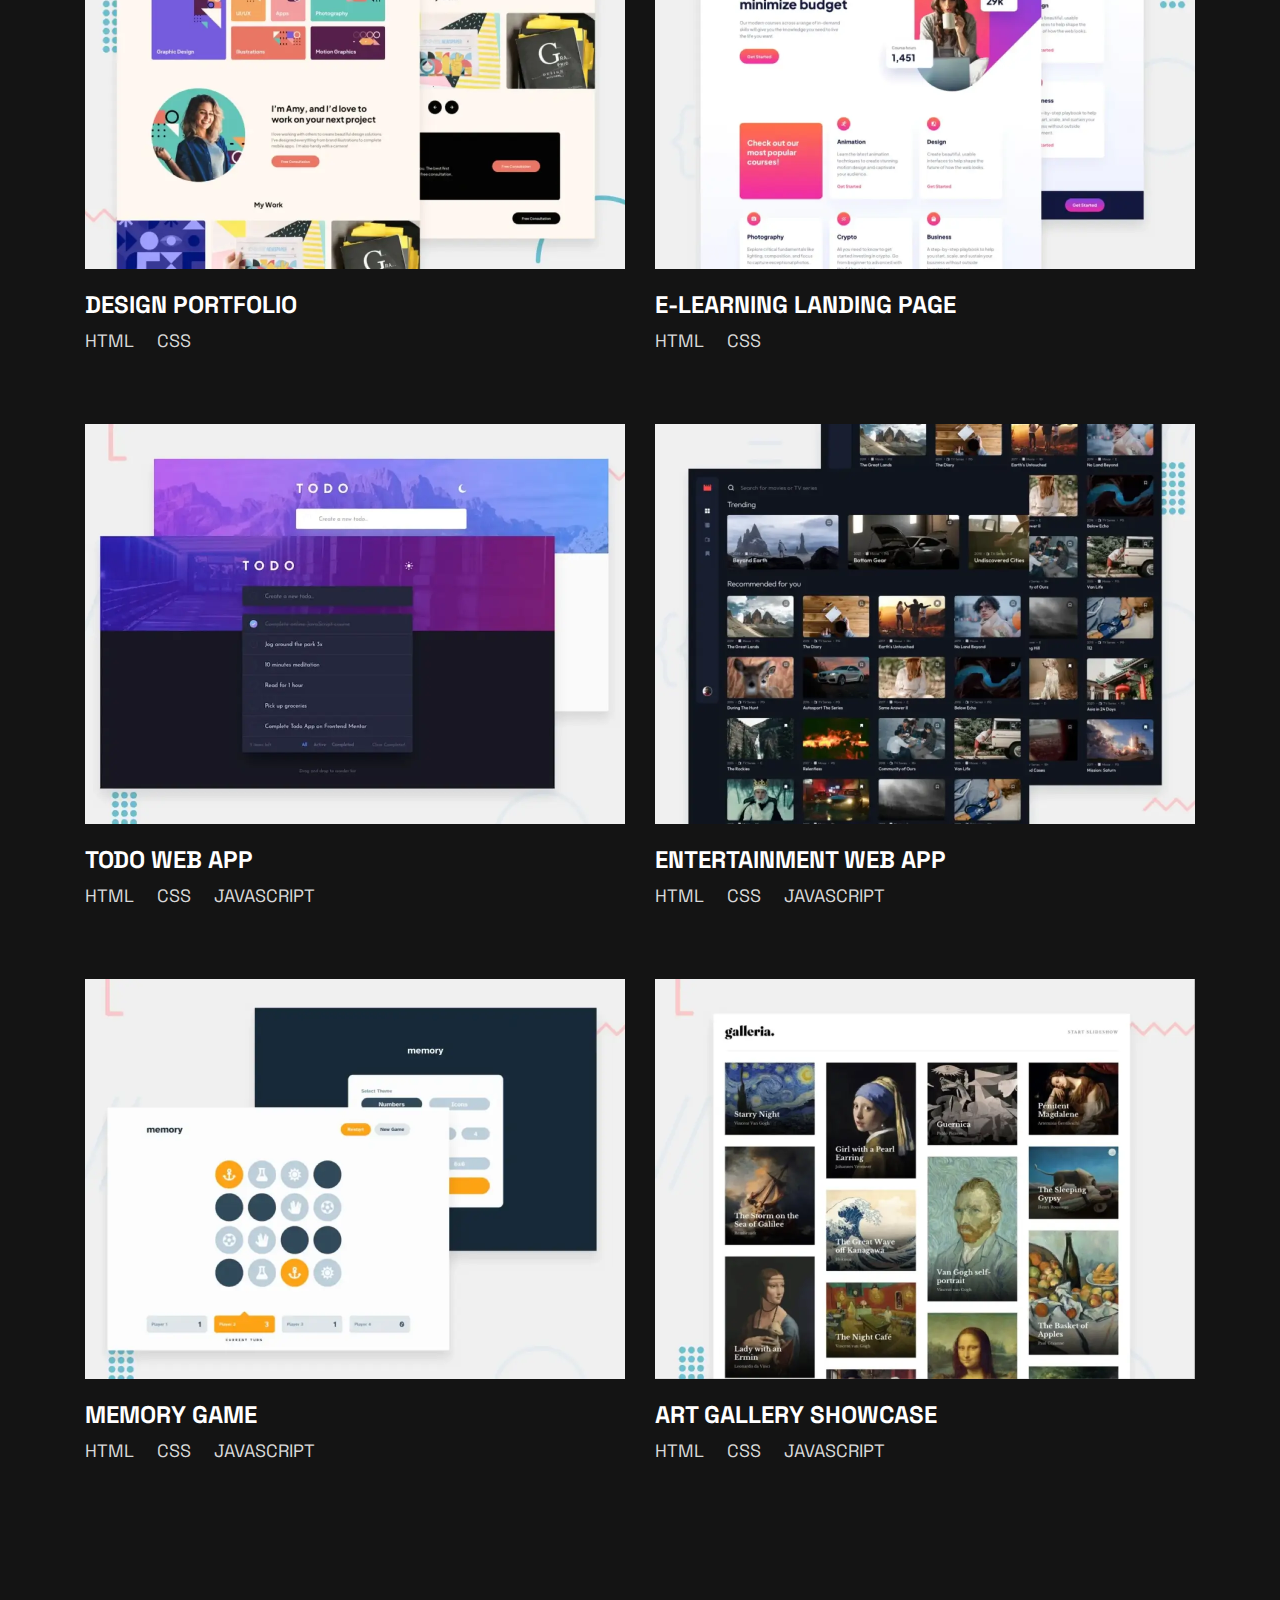
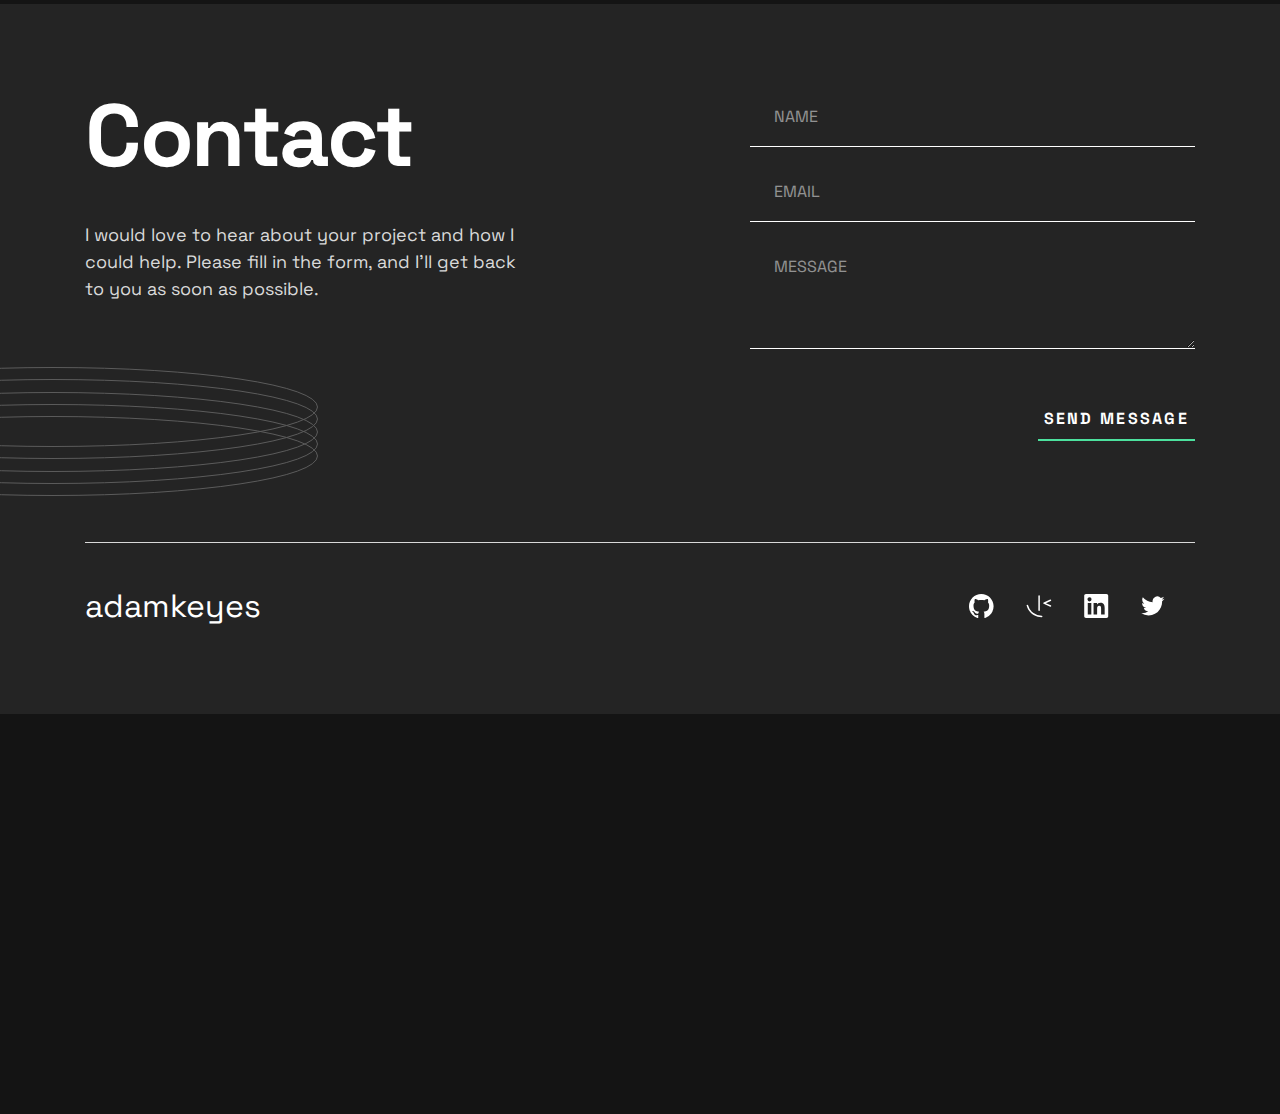
==== commit f81852d7: "add dropdown and pfp" ====
--- a/docs/index.html
+++ b/docs/index.html
@@ -13,21 +13,25 @@
     <title>Logan Chandler | Home</title>
 </head>
 <body>
-<nav class="navbar">
-    <ul>
-        <li><a href="#home">Home</a></li>
-        <li><a href="#about">About</a></li>
-        <li><a href="#projects">Projects</a></li>
-        <li><a href="#contact">Contact</a></li>
-    </ul>
-</nav>
+
 <header class="header">
     <h2 class="visually-hidden">Header</h2>
     <div class="wrapper">
         <nav class="header__nav">
             <h2 class="visually-hidden">Navigation</h2>
+            <div class="dropdown">
+                <a href="index.html" class="dropdown-button">loganchandler
+                    <span class="visually-hidden">(to home page)</span>
+                </a>
+                <div class="dropdown-content">
+                    <a href="games/index.html">Games</a>
+                    <a href="software/index.html">Software</a>
+                    <a href="music/index.html">Music</a>
+                    <a href="video/index.html">Video</a>
+                    <a href="photo/index.html">Photo</a>
+                </div>
+            </div>
             <a href="/" class="header__home">
-                loganchandler
                 <span class="visually-hidden">(to home page)</span>
             </a>
             <a href="https://github.com/ljchandler21" class="header__social">
@@ -105,17 +109,21 @@
                 <picture>
                     <source
                             media="(min-width: 62.5em)"
-                            srcset="assets/images/image-profile-desktop.webp"
+                            srcset="assets/images/image-profile-desktop.jpg"
+                            width="890"
+                            height="1440"
                     />
                     <source
                             media="(min-width: 37.5em)"
-                            srcset="assets/images/image-profile-tablet.webp"
+                            srcset="assets/images/image-profile-tablet.jpg"
+                            width="646"
+                            height="766"
                     />
                     <img
                             class="hero__image"
-                            src="assets/images/image-profile-mobile.webp"
-                            alt="picture of Adam Keyes"
-                            width-="174"
+                            src="assets/images/image-profile-mobile.jpg"
+                            alt="picture of Logan Chandler"
+                            width="174"
                             height="383"
                     />
                 </picture>
--- a/docs/style.css
+++ b/docs/style.css
@@ -50,6 +50,63 @@
     text-decoration: none;
     color: white;
     font-weight: 600;
+}
+
+/* Dropdown container */
+.dropdown {
+    position: relative;
+    display: inline-block;
+}
+
+/* Dropdown button styling */
+.dropdown-button {
+    text-decoration: none;
+    font-weight: bold;
+    color: white; /* Adjust as needed */
+    padding: 10px;
+    display: inline-block;
+
+    background-image: linear-gradient(
+            to right,
+            var(--accent) 75%,
+            var(--accent) 75%
+    );
+    background-position: 0 2.1em;
+    background-repeat: repeat-x;
+    background-size: 8px 4px;
+}
+
+/* Dropdown content (hidden by default) */
+.dropdown-content {
+    display: none;
+    position: absolute;
+    background-color: #333; /* Adjust background color */
+    min-width: 160px;
+    box-shadow: 0px 8px 16px rgba(0, 0, 0, 0.2);
+    z-index: 1;
+}
+
+/* Style for the links inside the dropdown */
+.dropdown-content a {
+    color: white;
+    padding: 10px 15px;
+    text-decoration: none;
+    display: block;
+}
+
+/* Change background color on hover */
+.dropdown-content a:hover {
+    background-color: #555;
+}
+
+/* Show dropdown when hovering */
+.dropdown:hover .dropdown-content {
+    display: block;
+}
+
+/* Add this to support JS toggle */
+.dropdown-content.show {
+    display: block;
 }
 
 
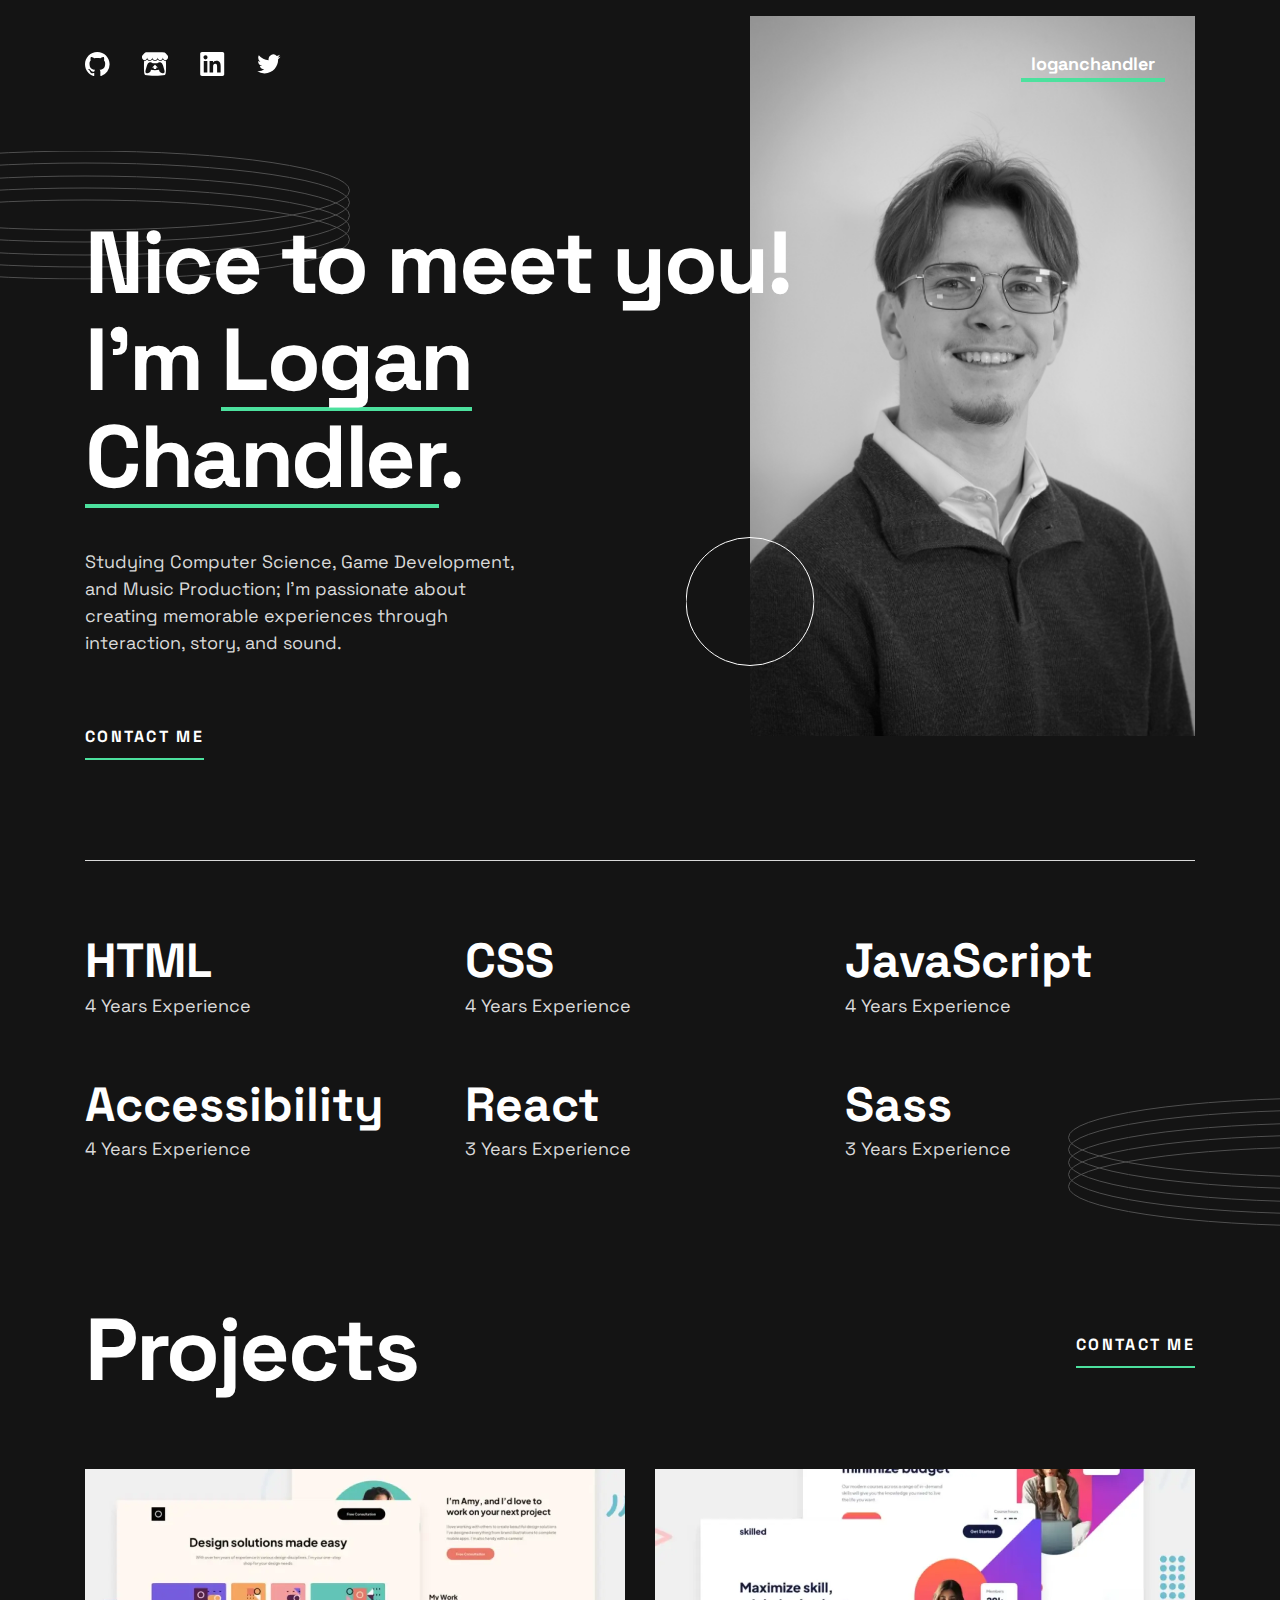
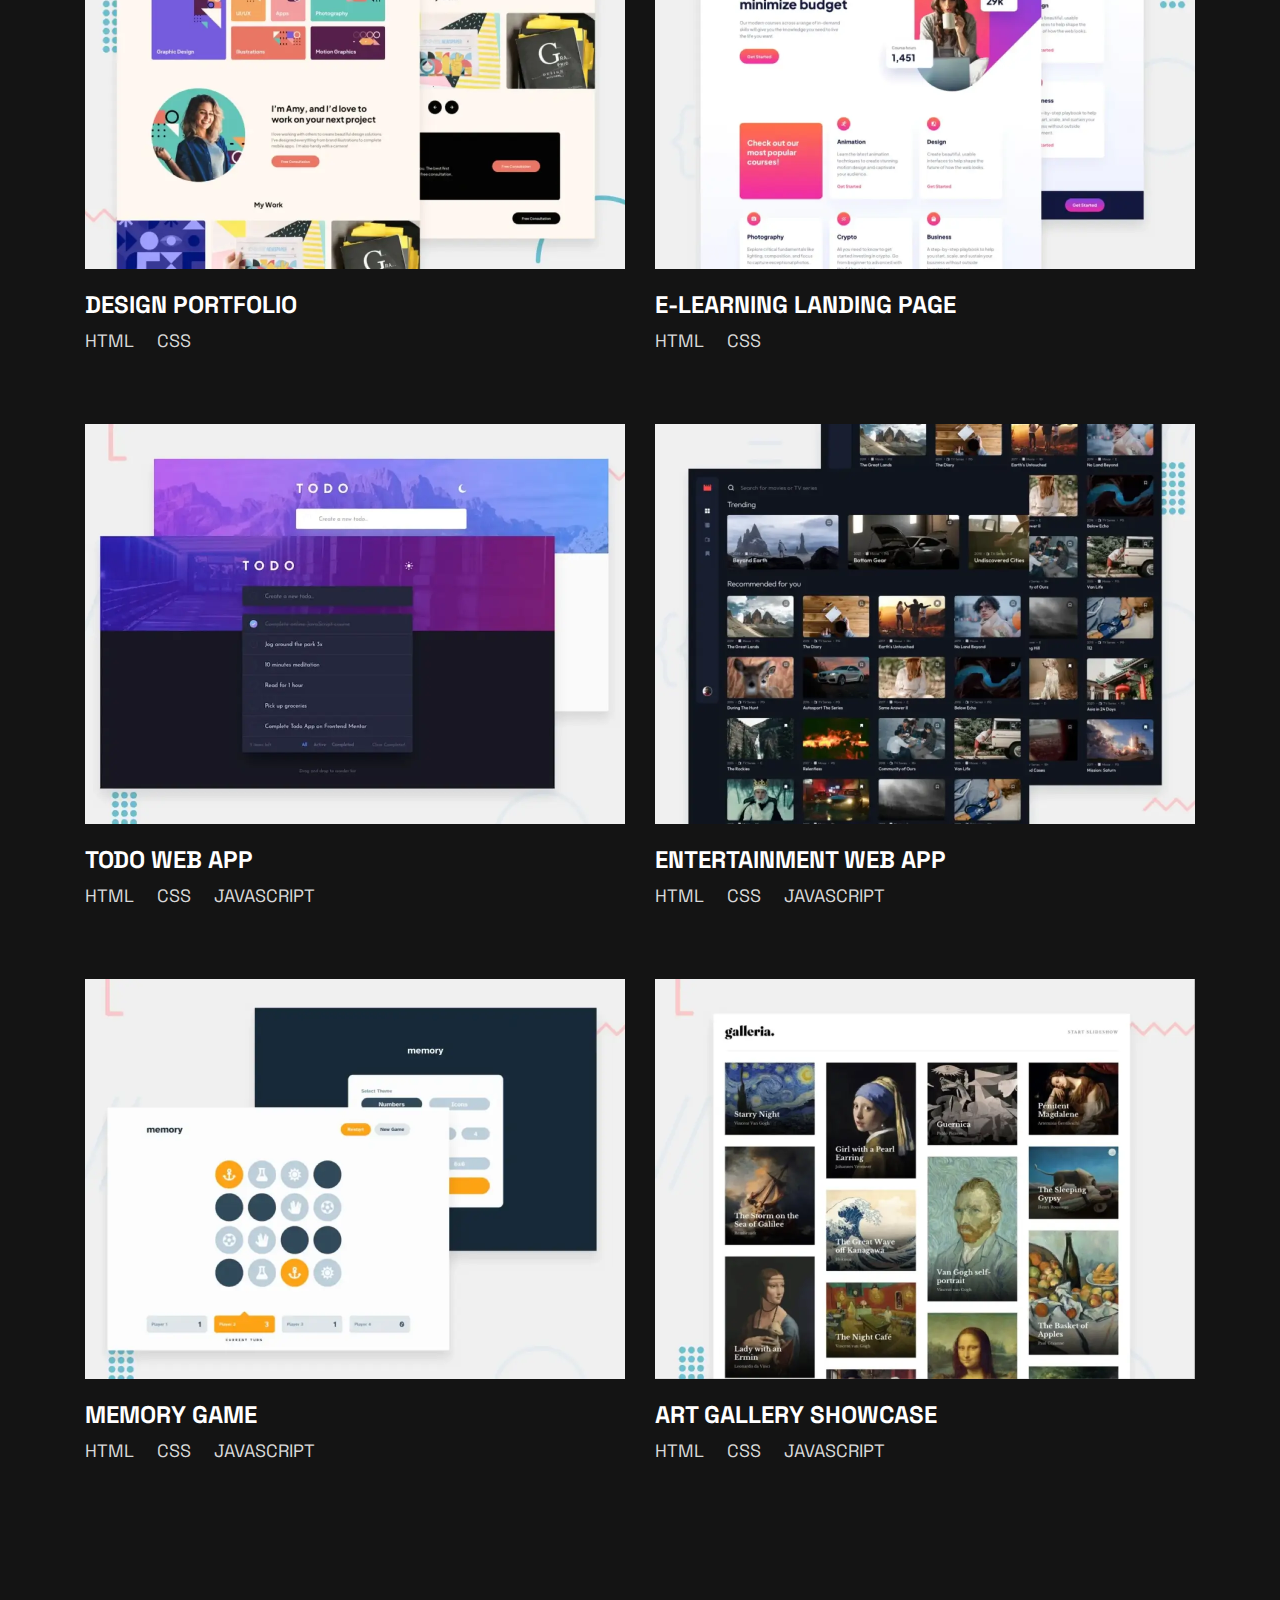
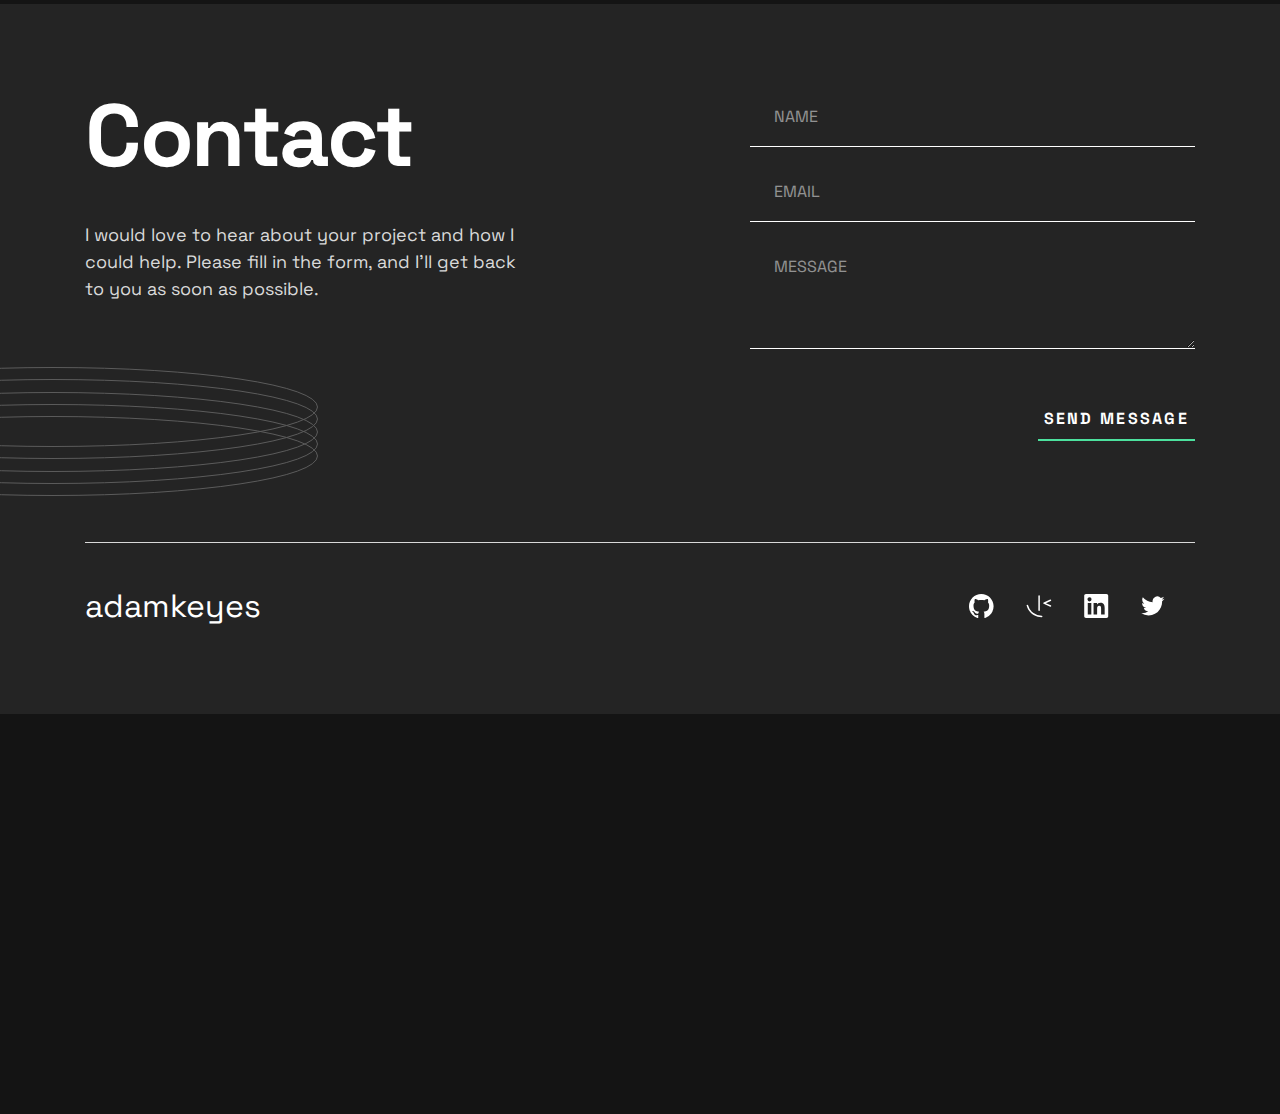
==== commit 5c8e2f61: "flipped button locations ;)" ====
--- a/docs/index.html
+++ b/docs/index.html
@@ -19,6 +19,75 @@
     <div class="wrapper">
         <nav class="header__nav">
             <h2 class="visually-hidden">Navigation</h2>
+
+
+            <a href="https://github.com/ljchandler21" class="header__social">
+                <svg
+                        xmlns="http://www.w3.org/2000/svg"
+                        width="25"
+                        height="24"
+                        aria-labelledby="socialGitHub"
+                        role="img"
+                >
+                    <title id="socialGitHub">GitHub</title>
+                    <path
+                            fill="#FFF"
+                            fill-rule="evenodd"
+                            d="M12.304 0C5.506 0 0 5.506 0 12.304c0 5.444 3.522 10.042 8.413 11.672.615.108.845-.261.845-.584 0-.292-.015-1.261-.015-2.291-3.091.569-3.891-.754-4.137-1.446-.138-.354-.738-1.446-1.261-1.738-.43-.23-1.046-.8-.016-.815.97-.015 1.661.892 1.892 1.261 1.107 1.86 2.876 1.338 3.584 1.015.107-.8.43-1.338.784-1.646-2.738-.307-5.598-1.368-5.598-6.074 0-1.338.477-2.446 1.26-3.307-.122-.308-.553-1.569.124-3.26 0 0 1.03-.323 3.383 1.26.985-.276 2.03-.415 3.076-.415 1.046 0 2.092.139 3.076.416 2.353-1.6 3.384-1.261 3.384-1.261.676 1.691.246 2.952.123 3.26.784.861 1.26 1.953 1.26 3.307 0 4.721-2.875 5.767-5.613 6.074.446.385.83 1.123.83 2.277 0 1.645-.015 2.968-.015 3.383 0 .323.231.708.846.584a12.324 12.324 0 0 0 8.382-11.672C24.607 5.506 19.101 0 12.304 0Z"
+                    />
+                </svg>
+            </a>
+            <a href="https://ljchandler21.itch.io/" class="header__social">
+                <svg
+                        xmlns="http://www.w3.org/2000/svg"
+                        height="26"
+                        width="26"
+                        viewBox="0 0 245.37069 220.73612"
+                        aria-labelledby="socialGitHub"
+                        role="img"
+                >
+                    <title id="socialItchIo">Itch</title>
+                    <path
+                            fill="#FFF"
+                            fill-rule="evenodd"
+                            d="M31.99 1.365C21.287 7.72.2 31.945 0 38.298v10.516C0 62.144 12.46 73.86 23.773 73.86c13.584 0 24.902-11.258 24.903-24.62 0 13.362 10.93 24.62 24.515 24.62 13.586 0 24.165-11.258 24.165-24.62 0 13.362 11.622 24.62 25.207 24.62h.246c13.586 0 25.208-11.258 25.208-24.62 0 13.362 10.58 24.62 24.164 24.62 13.585 0 24.515-11.258 24.515-24.62 0 13.362 11.32 24.62 24.903 24.62 11.313 0 23.773-11.714 23.773-25.046V38.298c-.2-6.354-21.287-30.58-31.988-36.933C180.118.197 157.056-.005 122.685 0c-34.37.003-81.228.54-90.697 1.365zm65.194 66.217a28.025 28.025 0 0 1-4.78 6.155c-5.128 5.014-12.157 8.122-19.906 8.122a28.482 28.482 0 0 1-19.948-8.126c-1.858-1.82-3.27-3.766-4.563-6.032l-.006.004c-1.292 2.27-3.092 4.215-4.954 6.037a28.5 28.5 0 0 1-19.948 8.12c-.934 0-1.906-.258-2.692-.528-1.092 11.372-1.553 22.24-1.716 30.164l-.002.045c-.02 4.024-.04 7.333-.06 11.93.21 23.86-2.363 77.334 10.52 90.473 19.964 4.655 56.7 6.775 93.555 6.788h.006c36.854-.013 73.59-2.133 93.554-6.788 12.883-13.14 10.31-66.614 10.52-90.474-.022-4.596-.04-7.905-.06-11.93l-.003-.045c-.162-7.926-.623-18.793-1.715-30.165-.786.27-1.757.528-2.692.528a28.5 28.5 0 0 1-19.948-8.12c-1.862-1.822-3.662-3.766-4.955-6.037l-.006-.004c-1.294 2.266-2.705 4.213-4.563 6.032a28.48 28.48 0 0 1-19.947 8.125c-7.748 0-14.778-3.11-19.906-8.123a28.025 28.025 0 0 1-4.78-6.155 27.99 27.99 0 0 1-4.736 6.155 28.49 28.49 0 0 1-19.95 8.124c-.27 0-.54-.012-.81-.02h-.007c-.27.008-.54.02-.813.02a28.49 28.49 0 0 1-19.95-8.123 27.992 27.992 0 0 1-4.736-6.155zm-20.486 26.49l-.002.01h.015c8.113.017 15.32 0 24.25 9.746 7.028-.737 14.372-1.105 21.722-1.094h.006c7.35-.01 14.694.357 21.723 1.094 8.93-9.747 16.137-9.73 24.25-9.746h.014l-.002-.01c3.833 0 19.166 0 29.85 30.007L210 165.244c8.504 30.624-2.723 31.373-16.727 31.4-20.768-.773-32.267-15.855-32.267-30.935-11.496 1.884-24.907 2.826-38.318 2.827h-.006c-13.412 0-26.823-.943-38.318-2.827 0 15.08-11.5 30.162-32.267 30.935-14.004-.027-25.23-.775-16.726-31.4L46.85 124.08c10.684-30.007 26.017-30.007 29.85-30.007zm45.985 23.582v.006c-.02.02-21.863 20.08-25.79 27.215l14.304-.573v12.474c0 .584 5.74.346 11.486.08h.006c5.744.266 11.485.504 11.485-.08v-12.474l14.304.573c-3.928-7.135-25.79-27.215-25.79-27.215v-.006l-.003.002z"
+                    />
+                </svg>
+            </a>
+            <a href="https://www.linkedin.com/in/logan-chandler-022916246/" class="header__social">
+                <svg
+                        xmlns="http://www.w3.org/2000/svg"
+                        width="25"
+                        height="24"
+                        aria-labelledby="socialLinkedIn"
+                        role="img"
+                >
+                    <title id="socialLinkedIn">LinkedIn</title>
+                    <path
+                            fill="#FFF"
+                            fill-rule="evenodd"
+                            d="M5.551 3.304c-1.14 0-2.067.926-2.067 2.064 0 1.14.928 2.066 2.067 2.066a2.066 2.066 0 0 0 0-4.13ZM3.767 8.998v11.453h3.562L7.33 8.998H3.767Zm5.798 0V20.45l3.554.002.002-5.668c0-1.454.253-2.941 2.132-2.941 1.851 0 1.851 1.755 1.851 3.036v5.571l3.559-.001v-6.28c0-2.834-.517-5.457-4.27-5.457-1.763 0-2.916.997-3.368 1.85h-.05V8.997h-3.41ZM22.435 24H1.982c-.976 0-1.77-.777-1.77-1.732V1.731C.212.776 1.006 0 1.982 0h20.453c.98 0 1.777.776 1.777 1.73v20.538c0 .955-.797 1.732-1.777 1.732Z"
+                    />
+                </svg>
+            </a>
+            <a href="" class="header__social">
+                <svg
+                        xmlns="http://www.w3.org/2000/svg"
+                        width="24"
+                        height="20"
+                        aria-labelledby="socialTwitter"
+                        role="img"
+                >
+                    <title id="socialTwitter">Twitter</title>
+                    <path
+                            fill="#FFF"
+                            d="M23.492 2.705a9.563 9.563 0 0 1-2.742.751 4.788 4.788 0 0 0 2.1-2.643 9.536 9.536 0 0 1-3.033 1.159 4.778 4.778 0 0 0-8.14 4.357 13.564 13.564 0 0 1-9.844-4.99 4.774 4.774 0 0 0-.646 2.4 4.778 4.778 0 0 0 2.124 3.977 4.765 4.765 0 0 1-2.163-.598v.061a4.778 4.778 0 0 0 3.832 4.684 4.812 4.812 0 0 1-2.158.082 4.78 4.78 0 0 0 4.462 3.316 9.584 9.584 0 0 1-5.932 2.045c-.38 0-.762-.022-1.14-.067a13.508 13.508 0 0 0 7.32 2.146c8.787 0 13.59-7.277 13.59-13.589 0-.205-.004-.412-.013-.617a9.71 9.71 0 0 0 2.381-2.471l.002-.003Z"
+                    />
+                </svg>
+            </a>
+            <a href="/" class="header__home">
+                <span class="visually-hidden">(to home page)</span>
+            </a>
             <div class="dropdown">
                 <a href="index.html" class="dropdown-button">loganchandler
                     <span class="visually-hidden">(to home page)</span>
@@ -31,73 +100,6 @@
                     <a href="photo/index.html">Photo</a>
                 </div>
             </div>
-            <a href="/" class="header__home">
-                <span class="visually-hidden">(to home page)</span>
-            </a>
-            <a href="https://github.com/ljchandler21" class="header__social">
-                <svg
-                        xmlns="http://www.w3.org/2000/svg"
-                        width="25"
-                        height="24"
-                        aria-labelledby="socialGitHub"
-                        role="img"
-                >
-                    <title id="socialGitHub">GitHub</title>
-                    <path
-                            fill="#FFF"
-                            fill-rule="evenodd"
-                            d="M12.304 0C5.506 0 0 5.506 0 12.304c0 5.444 3.522 10.042 8.413 11.672.615.108.845-.261.845-.584 0-.292-.015-1.261-.015-2.291-3.091.569-3.891-.754-4.137-1.446-.138-.354-.738-1.446-1.261-1.738-.43-.23-1.046-.8-.016-.815.97-.015 1.661.892 1.892 1.261 1.107 1.86 2.876 1.338 3.584 1.015.107-.8.43-1.338.784-1.646-2.738-.307-5.598-1.368-5.598-6.074 0-1.338.477-2.446 1.26-3.307-.122-.308-.553-1.569.124-3.26 0 0 1.03-.323 3.383 1.26.985-.276 2.03-.415 3.076-.415 1.046 0 2.092.139 3.076.416 2.353-1.6 3.384-1.261 3.384-1.261.676 1.691.246 2.952.123 3.26.784.861 1.26 1.953 1.26 3.307 0 4.721-2.875 5.767-5.613 6.074.446.385.83 1.123.83 2.277 0 1.645-.015 2.968-.015 3.383 0 .323.231.708.846.584a12.324 12.324 0 0 0 8.382-11.672C24.607 5.506 19.101 0 12.304 0Z"
-                    />
-                </svg>
-            </a>
-            <a href="https://ljchandler21.itch.io/" class="header__social">
-                <svg
-                        xmlns="http://www.w3.org/2000/svg"
-                        height="26"
-                        width="26"
-                        viewBox="0 0 245.37069 220.73612"
-                        aria-labelledby="socialGitHub"
-                        role="img"
-                >
-                    <title id="socialItchIo">Itch</title>
-                    <path
-                            fill="#FFF"
-                            fill-rule="evenodd"
-                            d="M31.99 1.365C21.287 7.72.2 31.945 0 38.298v10.516C0 62.144 12.46 73.86 23.773 73.86c13.584 0 24.902-11.258 24.903-24.62 0 13.362 10.93 24.62 24.515 24.62 13.586 0 24.165-11.258 24.165-24.62 0 13.362 11.622 24.62 25.207 24.62h.246c13.586 0 25.208-11.258 25.208-24.62 0 13.362 10.58 24.62 24.164 24.62 13.585 0 24.515-11.258 24.515-24.62 0 13.362 11.32 24.62 24.903 24.62 11.313 0 23.773-11.714 23.773-25.046V38.298c-.2-6.354-21.287-30.58-31.988-36.933C180.118.197 157.056-.005 122.685 0c-34.37.003-81.228.54-90.697 1.365zm65.194 66.217a28.025 28.025 0 0 1-4.78 6.155c-5.128 5.014-12.157 8.122-19.906 8.122a28.482 28.482 0 0 1-19.948-8.126c-1.858-1.82-3.27-3.766-4.563-6.032l-.006.004c-1.292 2.27-3.092 4.215-4.954 6.037a28.5 28.5 0 0 1-19.948 8.12c-.934 0-1.906-.258-2.692-.528-1.092 11.372-1.553 22.24-1.716 30.164l-.002.045c-.02 4.024-.04 7.333-.06 11.93.21 23.86-2.363 77.334 10.52 90.473 19.964 4.655 56.7 6.775 93.555 6.788h.006c36.854-.013 73.59-2.133 93.554-6.788 12.883-13.14 10.31-66.614 10.52-90.474-.022-4.596-.04-7.905-.06-11.93l-.003-.045c-.162-7.926-.623-18.793-1.715-30.165-.786.27-1.757.528-2.692.528a28.5 28.5 0 0 1-19.948-8.12c-1.862-1.822-3.662-3.766-4.955-6.037l-.006-.004c-1.294 2.266-2.705 4.213-4.563 6.032a28.48 28.48 0 0 1-19.947 8.125c-7.748 0-14.778-3.11-19.906-8.123a28.025 28.025 0 0 1-4.78-6.155 27.99 27.99 0 0 1-4.736 6.155 28.49 28.49 0 0 1-19.95 8.124c-.27 0-.54-.012-.81-.02h-.007c-.27.008-.54.02-.813.02a28.49 28.49 0 0 1-19.95-8.123 27.992 27.992 0 0 1-4.736-6.155zm-20.486 26.49l-.002.01h.015c8.113.017 15.32 0 24.25 9.746 7.028-.737 14.372-1.105 21.722-1.094h.006c7.35-.01 14.694.357 21.723 1.094 8.93-9.747 16.137-9.73 24.25-9.746h.014l-.002-.01c3.833 0 19.166 0 29.85 30.007L210 165.244c8.504 30.624-2.723 31.373-16.727 31.4-20.768-.773-32.267-15.855-32.267-30.935-11.496 1.884-24.907 2.826-38.318 2.827h-.006c-13.412 0-26.823-.943-38.318-2.827 0 15.08-11.5 30.162-32.267 30.935-14.004-.027-25.23-.775-16.726-31.4L46.85 124.08c10.684-30.007 26.017-30.007 29.85-30.007zm45.985 23.582v.006c-.02.02-21.863 20.08-25.79 27.215l14.304-.573v12.474c0 .584 5.74.346 11.486.08h.006c5.744.266 11.485.504 11.485-.08v-12.474l14.304.573c-3.928-7.135-25.79-27.215-25.79-27.215v-.006l-.003.002z"
-                    />
-                </svg>
-            </a>
-            <a href="https://www.linkedin.com/in/logan-chandler-022916246/" class="header__social">
-                <svg
-                        xmlns="http://www.w3.org/2000/svg"
-                        width="25"
-                        height="24"
-                        aria-labelledby="socialLinkedIn"
-                        role="img"
-                >
-                    <title id="socialLinkedIn">LinkedIn</title>
-                    <path
-                            fill="#FFF"
-                            fill-rule="evenodd"
-                            d="M5.551 3.304c-1.14 0-2.067.926-2.067 2.064 0 1.14.928 2.066 2.067 2.066a2.066 2.066 0 0 0 0-4.13ZM3.767 8.998v11.453h3.562L7.33 8.998H3.767Zm5.798 0V20.45l3.554.002.002-5.668c0-1.454.253-2.941 2.132-2.941 1.851 0 1.851 1.755 1.851 3.036v5.571l3.559-.001v-6.28c0-2.834-.517-5.457-4.27-5.457-1.763 0-2.916.997-3.368 1.85h-.05V8.997h-3.41ZM22.435 24H1.982c-.976 0-1.77-.777-1.77-1.732V1.731C.212.776 1.006 0 1.982 0h20.453c.98 0 1.777.776 1.777 1.73v20.538c0 .955-.797 1.732-1.777 1.732Z"
-                    />
-                </svg>
-            </a>
-            <a href="" class="header__social">
-                <svg
-                        xmlns="http://www.w3.org/2000/svg"
-                        width="24"
-                        height="20"
-                        aria-labelledby="socialTwitter"
-                        role="img"
-                >
-                    <title id="socialTwitter">Twitter</title>
-                    <path
-                            fill="#FFF"
-                            d="M23.492 2.705a9.563 9.563 0 0 1-2.742.751 4.788 4.788 0 0 0 2.1-2.643 9.536 9.536 0 0 1-3.033 1.159 4.778 4.778 0 0 0-8.14 4.357 13.564 13.564 0 0 1-9.844-4.99 4.774 4.774 0 0 0-.646 2.4 4.778 4.778 0 0 0 2.124 3.977 4.765 4.765 0 0 1-2.163-.598v.061a4.778 4.778 0 0 0 3.832 4.684 4.812 4.812 0 0 1-2.158.082 4.78 4.78 0 0 0 4.462 3.316 9.584 9.584 0 0 1-5.932 2.045c-.38 0-.762-.022-1.14-.067a13.508 13.508 0 0 0 7.32 2.146c8.787 0 13.59-7.277 13.59-13.589 0-.205-.004-.412-.013-.617a9.71 9.71 0 0 0 2.381-2.471l.002-.003Z"
-                    />
-                </svg>
-            </a>
         </nav>
     </div>
 </header>
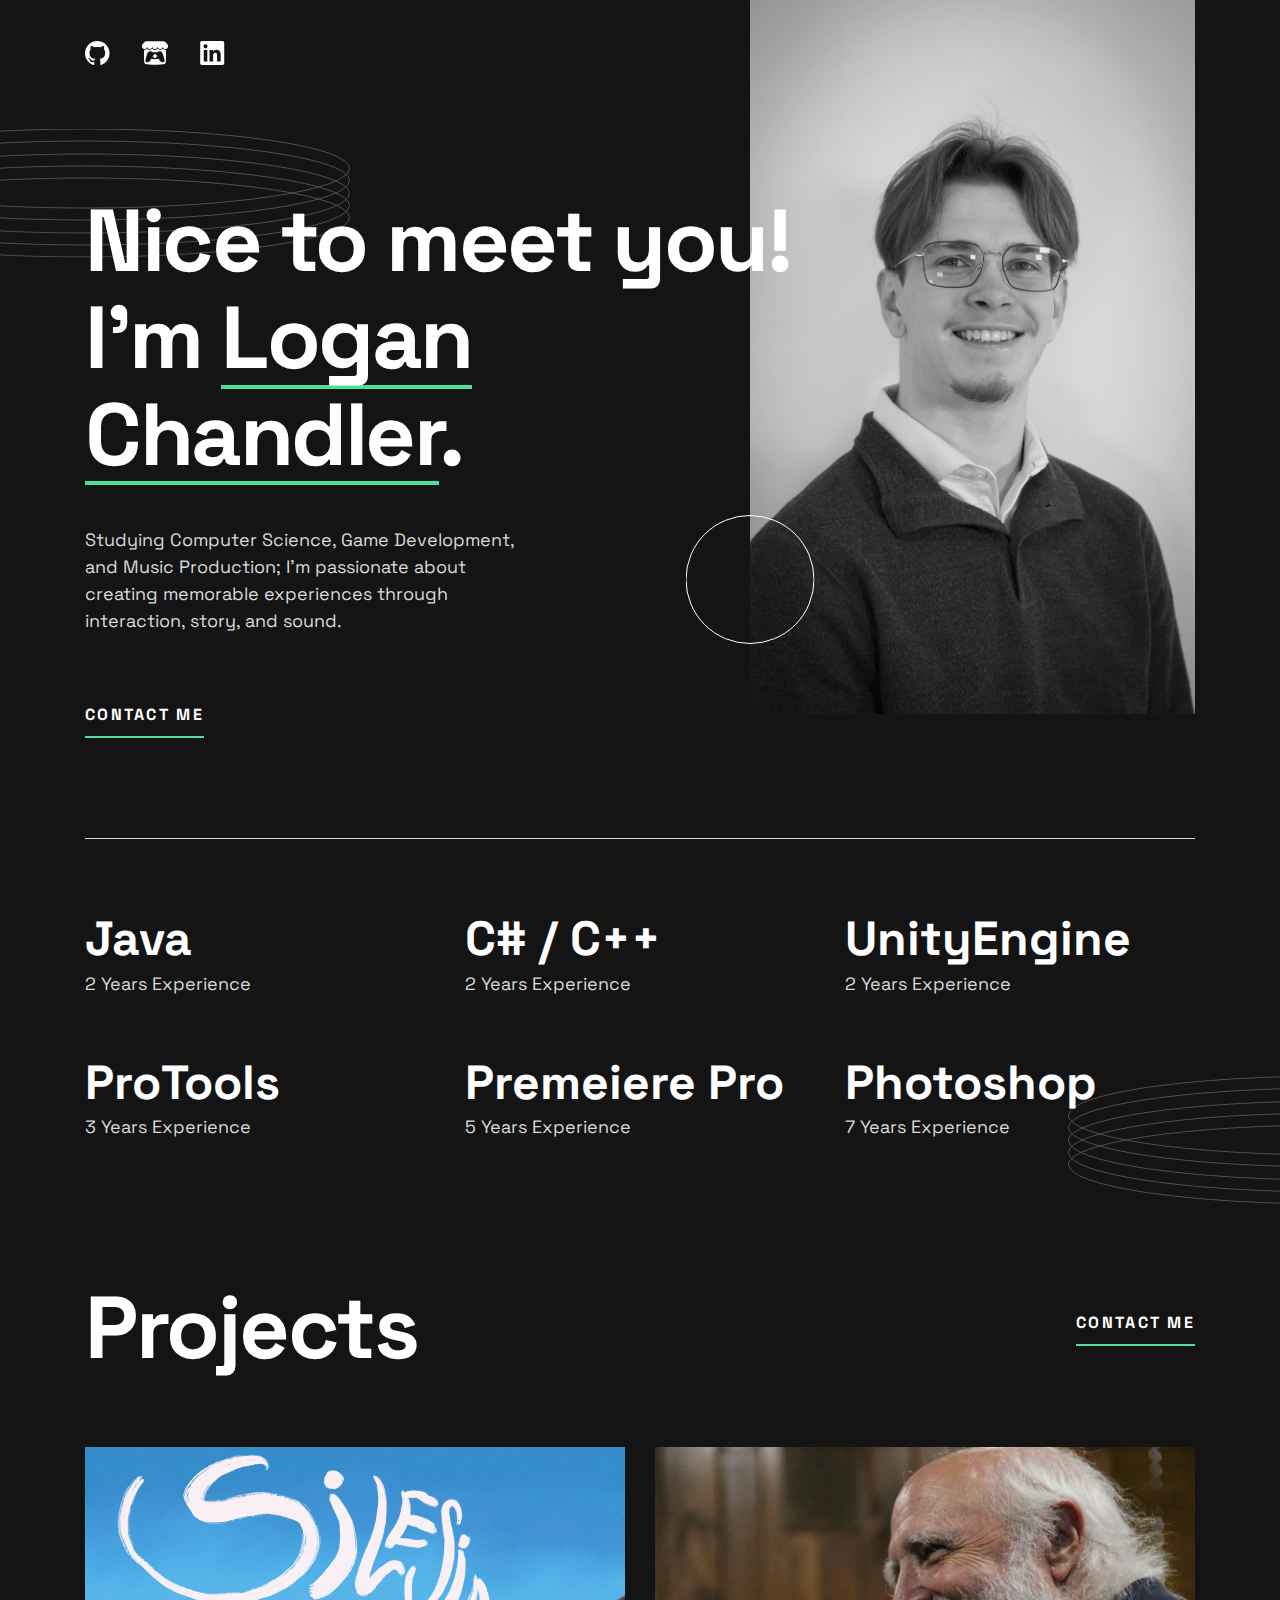
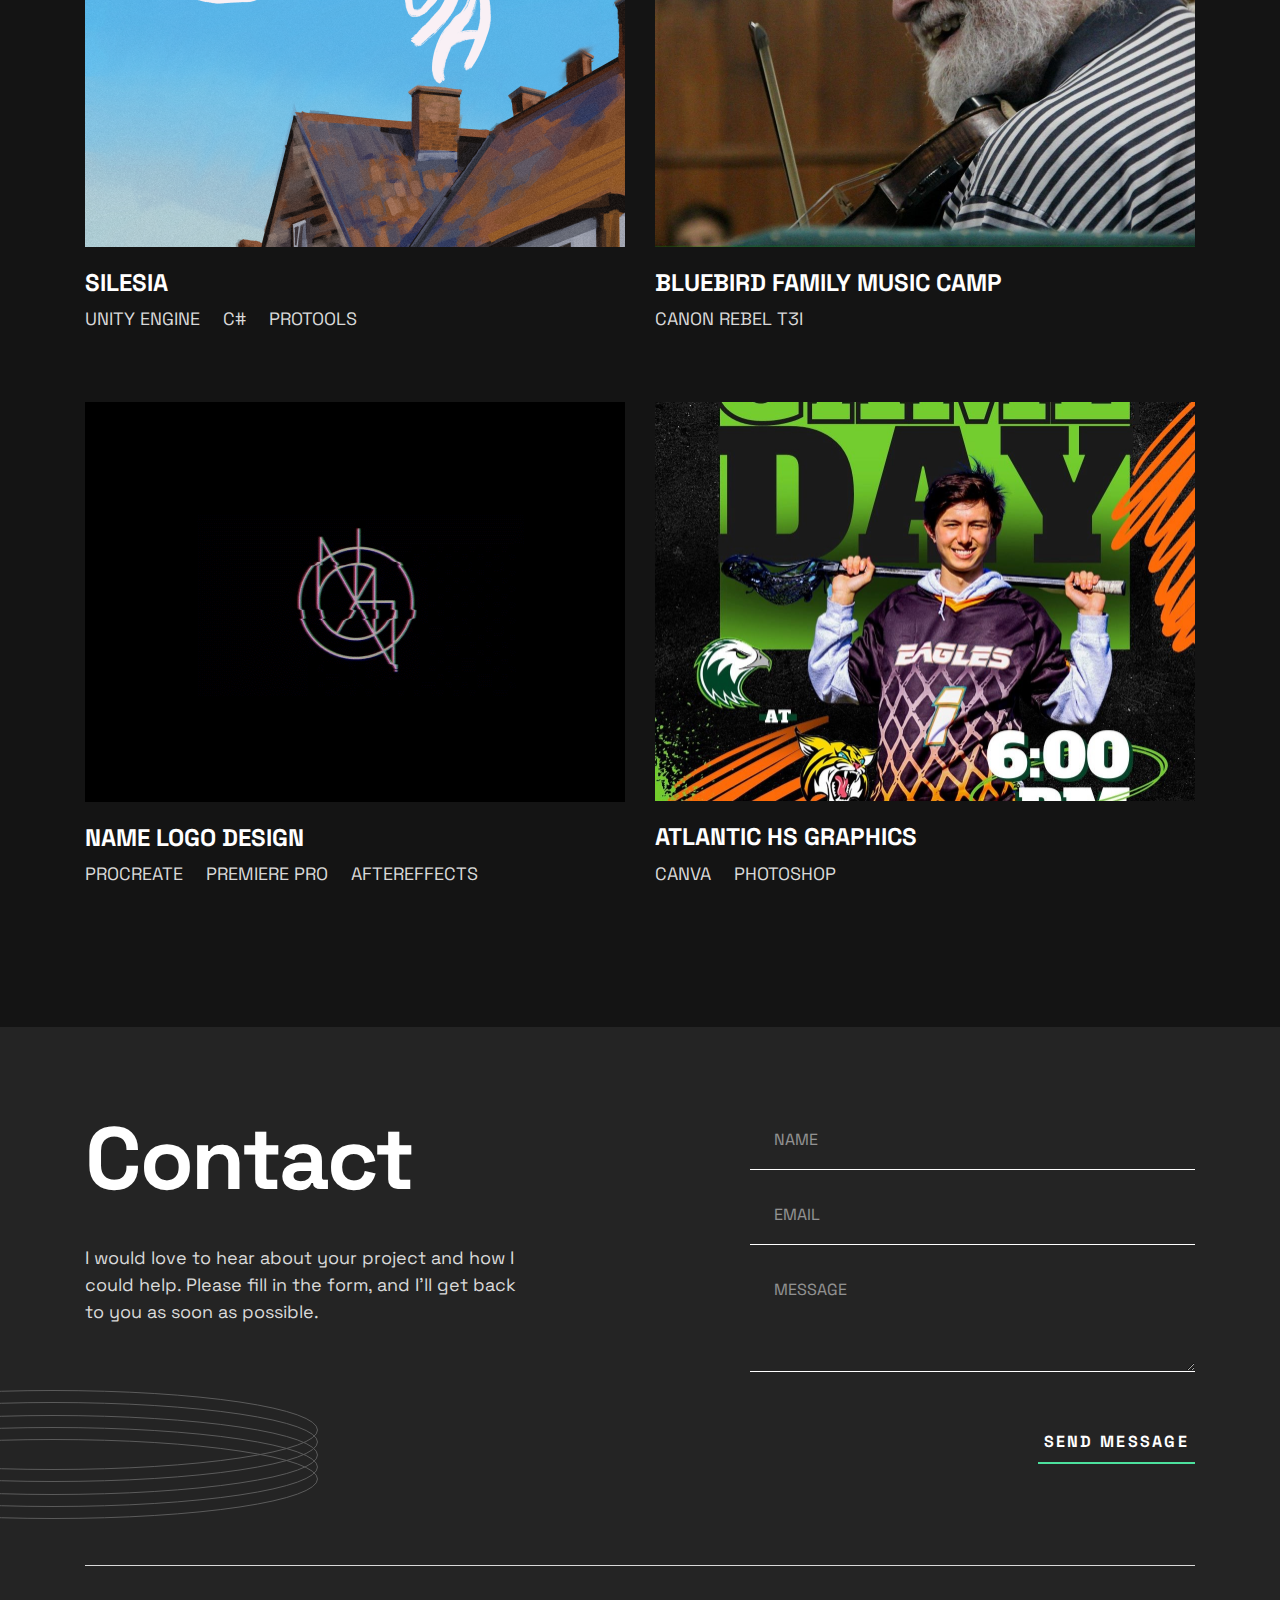
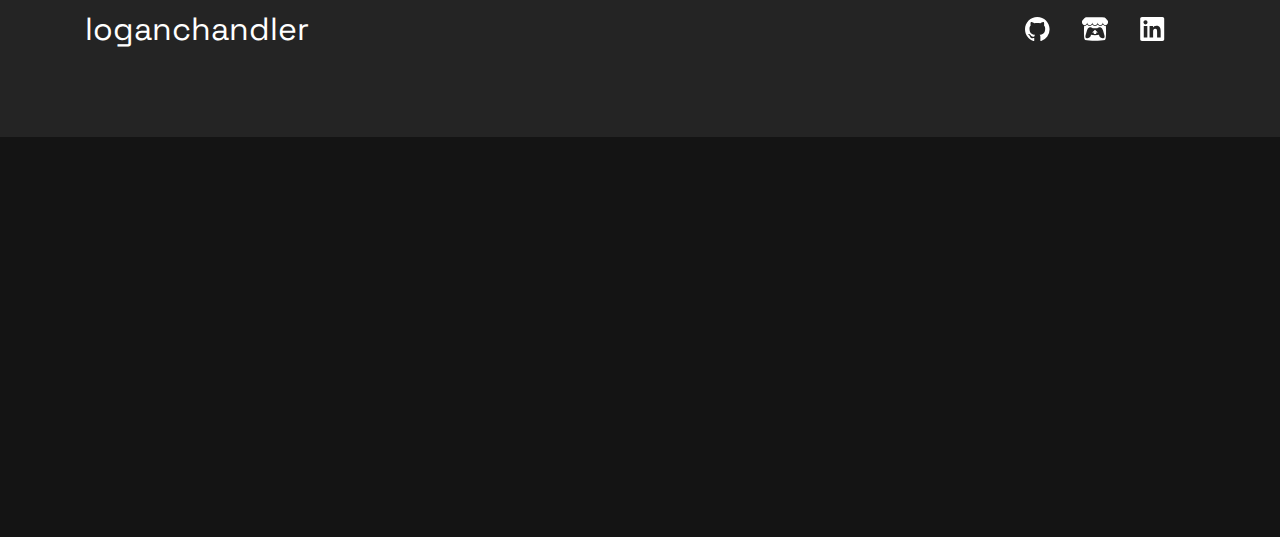
==== commit c488411c: "site is basic but functional" ====
--- a/docs/index.html
+++ b/docs/index.html
@@ -9,12 +9,18 @@
             href="https://fonts.googleapis.com/css2?family=Space+Grotesk:wght@500;700&display=swap"
             rel="stylesheet"
     />
+    <link
+            rel="icon"
+            type="image/png"
+            sizes="32x32"
+            href="assets/images/favicon-32x32.png"
+    />
     <link rel="stylesheet" href="style.css" />
     <title>Logan Chandler | Home</title>
 </head>
 <body>
 
-<header class="header">
+<header id="header" class="header">
     <h2 class="visually-hidden">Header</h2>
     <div class="wrapper">
         <nav class="header__nav">
@@ -70,26 +76,11 @@
                     />
                 </svg>
             </a>
-            <a href="" class="header__social">
-                <svg
-                        xmlns="http://www.w3.org/2000/svg"
-                        width="24"
-                        height="20"
-                        aria-labelledby="socialTwitter"
-                        role="img"
-                >
-                    <title id="socialTwitter">Twitter</title>
-                    <path
-                            fill="#FFF"
-                            d="M23.492 2.705a9.563 9.563 0 0 1-2.742.751 4.788 4.788 0 0 0 2.1-2.643 9.536 9.536 0 0 1-3.033 1.159 4.778 4.778 0 0 0-8.14 4.357 13.564 13.564 0 0 1-9.844-4.99 4.774 4.774 0 0 0-.646 2.4 4.778 4.778 0 0 0 2.124 3.977 4.765 4.765 0 0 1-2.163-.598v.061a4.778 4.778 0 0 0 3.832 4.684 4.812 4.812 0 0 1-2.158.082 4.78 4.78 0 0 0 4.462 3.316 9.584 9.584 0 0 1-5.932 2.045c-.38 0-.762-.022-1.14-.067a13.508 13.508 0 0 0 7.32 2.146c8.787 0 13.59-7.277 13.59-13.589 0-.205-.004-.412-.013-.617a9.71 9.71 0 0 0 2.381-2.471l.002-.003Z"
-                    />
-                </svg>
-            </a>
             <a href="/" class="header__home">
                 <span class="visually-hidden">(to home page)</span>
             </a>
-            <div class="dropdown">
-                <a href="index.html" class="dropdown-button">loganchandler
+            <!--<div class="dropdown">
+                <a href="index.html" class="dropdown-button underline">my work
                     <span class="visually-hidden">(to home page)</span>
                 </a>
                 <div class="dropdown-content">
@@ -99,7 +90,7 @@
                     <a href="video/index.html">Video</a>
                     <a href="photo/index.html">Photo</a>
                 </div>
-            </div>
+            </div> -->
         </nav>
     </div>
 </header>
@@ -163,28 +154,28 @@
         <div class="wrapper skills__wrapper bottom-border">
             <h2 class="visually-hidden">Skills</h2>
             <div class="skills__item">
-                <h3 class="skills__title">HTML</h3>
-                <p class="skills__description">4 Years Experience</p>
-            </div>
-            <div class="skills__item">
-                <h3 class="skills__title">CSS</h3>
-                <p class="skills__description">4 Years Experience</p>
-            </div>
-            <div class="skills__item">
-                <h3 class="skills__title">JavaScript</h3>
-                <p class="skills__description">4 Years Experience</p>
-            </div>
-            <div class="skills__item">
-                <h3 class="skills__title">Accessibility</h3>
-                <p class="skills__description">4 Years Experience</p>
-            </div>
-            <div class="skills__item">
-                <h3 class="skills__title">React</h3>
+                <h3 class="skills__title">Java</h3>
+                <p class="skills__description">2 Years Experience</p>
+            </div>
+            <div class="skills__item">
+                <h3 class="skills__title">C# / C++</h3>
+                <p class="skills__description">2 Years Experience</p>
+            </div>
+            <div class="skills__item">
+                <h3 class="skills__title">UnityEngine</h3>
+                <p class="skills__description">2 Years Experience</p>
+            </div>
+            <div class="skills__item">
+                <h3 class="skills__title">ProTools</h3>
                 <p class="skills__description">3 Years Experience</p>
             </div>
             <div class="skills__item">
-                <h3 class="skills__title">Sass</h3>
-                <p class="skills__description">3 Years Experience</p>
+                <h3 class="skills__title">Premeiere Pro</h3>
+                <p class="skills__description">5 Years Experience</p>
+            </div>
+            <div class="skills__item">
+                <h3 class="skills__title">Photoshop</h3>
+                <p class="skills__description">7 Years Experience</p>
             </div>
         </div>
         <img
@@ -208,67 +199,93 @@
                     <picture class="projects__picture">
                         <source
                                 media="(min-width: 62.5em)"
-                                srcset="assets/images/thumbnail-project-1-large.webp"
-                        />
-                        <img
-                                class="projects__image"
-                                src="assets/images/thumbnail-project-1-small.webp"
-                                alt="screenshot of design portfolio website"
-                                width-="343"
-                                height="253"
-                        />
-                    </picture>
-                    <h3 class="projects__name">Design Portfolio</h3>
-                    <p class="projects__tags">
-                        <span>HTML</span>
-                        <span>CSS</span>
+                                srcset="assets/images/thumbnail-silesia-large.png"
+                        />
+                        <img
+                                class="projects__image"
+                                src="assets/images/thumbnail-silesia-small.png"
+                                alt="Cropped image of poster for the game Silesia"
+                                width-="343"
+                                height="253"
+                        />
+                    </picture>
+                    <h3 class="projects__name">Silesia</h3>
+                    <p class="projects__tags">
+                        <span>Unity Engine</span>
+                        <span>C#</span>
+                        <span>ProTools</span>
+                    </p>
+                    <div class="projects__links">
+                        <a href="https://ljchandler21.itch.io/silesia"
+                           class="underline">Visit Game</a>
+                        <!-- <a href="" class="underline">More Info</a> -->
+                    </div>
+                </div>
+
+                <!-- <div class="projects__item">
+                    <picture class="projects__picture">
+                        <source
+                                media="(min-width: 62.5em)"
+                                srcset="assets/images/thumbnail-project-2-large.webp"
+                        />
+                        <img
+                                class="projects__image"
+                                src="assets/images/thumbnail-project-2-small.webp"
+                                alt="screenshot of learning platform website with different courses"
+                                width-="343"
+                                height="253"
+                        />
+                    </picture>
+                    <h3 class="projects__name">Amnesia</h3>
+                    <p class="projects__tags">
+                        <span>Tabletop Game Design</span>
+                        <span>Premiere Pro</span>
                     </p>
                     <div class="projects__links">
                         <a href="" class="underline">View Project</a>
                         <a href="" class="underline">View Code</a>
                     </div>
-                </div>
+                </div> -->
 
                 <div class="projects__item">
                     <picture class="projects__picture">
                         <source
                                 media="(min-width: 62.5em)"
-                                srcset="assets/images/thumbnail-project-2-large.webp"
-                        />
-                        <img
-                                class="projects__image"
-                                src="assets/images/thumbnail-project-2-small.webp"
-                                alt="screenshot of learning platform website with different courses"
-                                width-="343"
-                                height="253"
-                        />
-                    </picture>
-                    <h3 class="projects__name">E-Learning Landing Page</h3>
-                    <p class="projects__tags">
-                        <span>HTML</span>
-                        <span>CSS</span>
-                    </p>
-                    <div class="projects__links">
-                        <a href="" class="underline">View Project</a>
-                        <a href="" class="underline">View Code</a>
-                    </div>
-                </div>
-
-                <div class="projects__item">
-                    <picture class="projects__picture">
-                        <source
-                                media="(min-width: 62.5em)"
-                                srcset="assets/images/thumbnail-project-3-large.webp"
-                        />
-                        <img
-                                class="projects__image"
-                                src="assets/images/thumbnail-project-3-small.webp"
-                                alt="screenshot of To Do App showing a list of active and complete tasks"
-                                width-="343"
-                                height="253"
-                        />
-                    </picture>
-                    <h3 class="projects__name">Todo Web App</h3>
+                                srcset="assets/images/thumbnail-bluebird-large.jpg"
+                        />
+                        <img
+                                class="projects__image"
+                                src="assets/images/thumbnail-bluebird-small.jpg"
+                                alt="photo of a man grinning while playing the fiddle"
+                                width-="343"
+                                height="253"
+                        />
+                    </picture>
+                    <h3 class="projects__name">Bluebird Family Music Camp</h3>
+                    <p class="projects__tags">
+                        <span>Canon Rebel T3i</span>
+                    </p>
+                    <div class="projects__links">
+                        <a href="https://www.flickr.com/photos/202478525@N05/albums/72177720324747379/"
+                           class="underline">View Gallery</a>
+                    </div>
+                </div>
+
+                <!-- <div class="projects__item">
+                    <picture class="projects__picture">
+                        <source
+                                media="(min-width: 62.5em)"
+                                srcset="assets/images/thumbnail-project-5-large.webp"
+                        />
+                        <img
+                                class="projects__image"
+                                src="assets/images/thumbnail-project-5-small.webp"
+                                alt="screenshot of 4-player memory game with circular tiles that have symbols"
+                                width-="343"
+                                height="253"
+                        />
+                    </picture>
+                    <h3 class="projects__name">Solo Red</h3>
                     <p class="projects__tags">
                         <span>HTML</span>
                         <span>CSS</span>
@@ -278,83 +295,58 @@
                         <a href="" class="underline">View Project</a>
                         <a href="" class="underline">View Code</a>
                     </div>
-                </div>
+                </div> -->
 
                 <div class="projects__item">
                     <picture class="projects__picture">
                         <source
                                 media="(min-width: 62.5em)"
-                                srcset="assets/images/thumbnail-project-4-large.webp"
-                        />
-                        <img
-                                class="projects__image"
-                                src="assets/images/thumbnail-project-4-small.webp"
-                                alt="screenshot of video player app with grid of thumbnails of movies and TV shows"
-                                width-="343"
-                                height="253"
-                        />
-                    </picture>
-                    <h3 class="projects__name">Entertainment Web App</h3>
-                    <p class="projects__tags">
-                        <span>HTML</span>
-                        <span>CSS</span>
-                        <span>JavaScript</span>
-                    </p>
-                    <div class="projects__links">
-                        <a href="" class="underline">View Project</a>
-                        <a href="" class="underline">View Code</a>
-                    </div>
-                </div>
+                                srcset="assets/images/thumbnail-nameLogoGif-large.gif"
+                        />
+                        <img
+                                class="projects__image"
+                                src="assets/images/thumbnail-nameLogoGif-small.jpg"
+                                alt="a flickering logo design"
+                                width-="343"
+                                height="253"
+                        />
+                    </picture>
+                    <h3 class="projects__name">Name Logo Design</h3>
+                    <p class="projects__tags">
+                        <span>ProCreate</span>
+                        <span>Premiere Pro</span>
+                        <span>AfterEffects</span>
+                    </p>
+                    <div class="projects__links">
+                        <a href="https://flic.kr/s/aHBqjC78R8"
+                           class="underline">View Gallery</a>
+                    </div>
+                </div>
+
+
 
                 <div class="projects__item">
                     <picture class="projects__picture">
                         <source
                                 media="(min-width: 62.5em)"
-                                srcset="assets/images/thumbnail-project-5-large.webp"
-                        />
-                        <img
-                                class="projects__image"
-                                src="assets/images/thumbnail-project-5-small.webp"
-                                alt="screenshot of 4-player memory game with circular tiles that have symbols"
-                                width-="343"
-                                height="253"
-                        />
-                    </picture>
-                    <h3 class="projects__name">Memory Game</h3>
-                    <p class="projects__tags">
-                        <span>HTML</span>
-                        <span>CSS</span>
-                        <span>JavaScript</span>
-                    </p>
-                    <div class="projects__links">
-                        <a href="" class="underline">View Project</a>
-                        <a href="" class="underline">View Code</a>
-                    </div>
-                </div>
-
-                <div class="projects__item">
-                    <picture class="projects__picture">
-                        <source
-                                media="(min-width: 62.5em)"
-                                srcset="assets/images/thumbnail-project-6-large.webp"
-                        />
-                        <img
-                                class="projects__image"
-                                src="assets/images/thumbnail-project-6-small.webp"
-                                alt="grid of thumbnails of famous works of art"
-                                width-="343"
-                                height="253"
-                        />
-                    </picture>
-                    <h3 class="projects__name">Art Gallery Showcase</h3>
-                    <p class="projects__tags">
-                        <span>HTML</span>
-                        <span>CSS</span>
-                        <span>JavaScript</span>
-                    </p>
-                    <div class="projects__links">
-                        <a href="" class="underline">View Project</a>
-                        <a href="" class="underline">View Code</a>
+                                srcset="assets/images/thumbnail-atlLax-large.jpg"
+                        />
+                        <img
+                                class="projects__image"
+                                src="assets/images/thumbnail-atlLax-small.jpg"
+                                alt="victory graphic for a lacrosse team"
+                                width-="343"
+                                height="253"
+                        />
+                    </picture>
+                    <h3 class="projects__name">Atlantic HS Graphics</h3>
+                    <p class="projects__tags">
+                        <span>Canva</span>
+                        <span>Photoshop</span>
+                    </p>
+                    <div class="projects__links">
+                        <a href="https://flic.kr/s/aHBqjC734U"
+                           class="underline">View Gallery</a>
                     </div>
                 </div>
             </div>
@@ -444,11 +436,11 @@
     <div class="wrapper">
         <nav class="header__nav">
             <h2 class="visually-hidden">Navigation</h2>
-            <a href="/" class="header__home">
-                adamkeyes
+            <a href="#header" class="header__home">
+                loganchandler
                 <span class="visually-hidden">(to home page)</span>
             </a>
-            <a href="" class="header__social">
+            <a href="https://github.com/ljchandler21" class="header__social">
                 <svg
                         xmlns="http://www.w3.org/2000/svg"
                         width="25"
@@ -464,22 +456,24 @@
                     />
                 </svg>
             </a>
-            <a href="" class="header__social">
-                <svg
-                        xmlns="http://www.w3.org/2000/svg"
+            <a href="https://ljchandler21.itch.io/" class="header__social">
+                <svg
+                        xmlns="http://www.w3.org/2000/svg"
+                        height="26"
                         width="26"
-                        height="23"
-                        aria-labelledby="socialFrontendMentor"
-                        role="img"
-                >
-                    <title id="socialFrontendMentor">Frontend Mentor</title>
-                    <path
-                            fill="#FFF"
-                            d="M13.084.23a.751.751 0 0 0-.736.75v14.267a.75.75 0 1 0 1.5 0V.98a.75.75 0 0 0-.763-.75ZM24.44 4.504a.752.752 0 0 0-.284.064l-6.44 2.875a.752.752 0 0 0 0 1.37l6.44 2.884a.75.75 0 0 0 .612-1.369L19.861 8.13l4.907-2.191a.753.753 0 0 0 .38-.99.752.752 0 0 0-.708-.444ZM1.371 9.663a.752.752 0 0 0-.74.938C2.41 17.447 8.603 22.23 15.685 22.23a.75.75 0 1 0 0-1.501A14.053 14.053 0 0 1 2.083 10.225a.75.75 0 0 0-.712-.561v-.001Z"
-                    />
-                </svg>
-            </a>
-            <a href="" class="header__social">
+                        viewBox="0 0 245.37069 220.73612"
+                        aria-labelledby="socialItchIo"
+                        role="img"
+                >
+                    <title id="socialItchIo">Itch</title>
+                    <path
+                            fill="#FFF"
+                            fill-rule="evenodd"
+                            d="M31.99 1.365C21.287 7.72.2 31.945 0 38.298v10.516C0 62.144 12.46 73.86 23.773 73.86c13.584 0 24.902-11.258 24.903-24.62 0 13.362 10.93 24.62 24.515 24.62 13.586 0 24.165-11.258 24.165-24.62 0 13.362 11.622 24.62 25.207 24.62h.246c13.586 0 25.208-11.258 25.208-24.62 0 13.362 10.58 24.62 24.164 24.62 13.585 0 24.515-11.258 24.515-24.62 0 13.362 11.32 24.62 24.903 24.62 11.313 0 23.773-11.714 23.773-25.046V38.298c-.2-6.354-21.287-30.58-31.988-36.933C180.118.197 157.056-.005 122.685 0c-34.37.003-81.228.54-90.697 1.365zm65.194 66.217a28.025 28.025 0 0 1-4.78 6.155c-5.128 5.014-12.157 8.122-19.906 8.122a28.482 28.482 0 0 1-19.948-8.126c-1.858-1.82-3.27-3.766-4.563-6.032l-.006.004c-1.292 2.27-3.092 4.215-4.954 6.037a28.5 28.5 0 0 1-19.948 8.12c-.934 0-1.906-.258-2.692-.528-1.092 11.372-1.553 22.24-1.716 30.164l-.002.045c-.02 4.024-.04 7.333-.06 11.93.21 23.86-2.363 77.334 10.52 90.473 19.964 4.655 56.7 6.775 93.555 6.788h.006c36.854-.013 73.59-2.133 93.554-6.788 12.883-13.14 10.31-66.614 10.52-90.474-.022-4.596-.04-7.905-.06-11.93l-.003-.045c-.162-7.926-.623-18.793-1.715-30.165-.786.27-1.757.528-2.692.528a28.5 28.5 0 0 1-19.948-8.12c-1.862-1.822-3.662-3.766-4.955-6.037l-.006-.004c-1.294 2.266-2.705 4.213-4.563 6.032a28.48 28.48 0 0 1-19.947 8.125c-7.748 0-14.778-3.11-19.906-8.123a28.025 28.025 0 0 1-4.78-6.155 27.99 27.99 0 0 1-4.736 6.155 28.49 28.49 0 0 1-19.95 8.124c-.27 0-.54-.012-.81-.02h-.007c-.27.008-.54.02-.813.02a28.49 28.49 0 0 1-19.95-8.123 27.992 27.992 0 0 1-4.736-6.155zm-20.486 26.49l-.002.01h.015c8.113.017 15.32 0 24.25 9.746 7.028-.737 14.372-1.105 21.722-1.094h.006c7.35-.01 14.694.357 21.723 1.094 8.93-9.747 16.137-9.73 24.25-9.746h.014l-.002-.01c3.833 0 19.166 0 29.85 30.007L210 165.244c8.504 30.624-2.723 31.373-16.727 31.4-20.768-.773-32.267-15.855-32.267-30.935-11.496 1.884-24.907 2.826-38.318 2.827h-.006c-13.412 0-26.823-.943-38.318-2.827 0 15.08-11.5 30.162-32.267 30.935-14.004-.027-25.23-.775-16.726-31.4L46.85 124.08c10.684-30.007 26.017-30.007 29.85-30.007zm45.985 23.582v.006c-.02.02-21.863 20.08-25.79 27.215l14.304-.573v12.474c0 .584 5.74.346 11.486.08h.006c5.744.266 11.485.504 11.485-.08v-12.474l14.304.573c-3.928-7.135-25.79-27.215-25.79-27.215v-.006l-.003.002z"
+                    />
+                </svg>
+            </a>
+            <a href="https://www.linkedin.com/in/logan-chandler-022916246/" class="header__social">
                 <svg
                         xmlns="http://www.w3.org/2000/svg"
                         width="25"
@@ -492,21 +486,6 @@
                             fill="#FFF"
                             fill-rule="evenodd"
                             d="M5.551 3.304c-1.14 0-2.067.926-2.067 2.064 0 1.14.928 2.066 2.067 2.066a2.066 2.066 0 0 0 0-4.13ZM3.767 8.998v11.453h3.562L7.33 8.998H3.767Zm5.798 0V20.45l3.554.002.002-5.668c0-1.454.253-2.941 2.132-2.941 1.851 0 1.851 1.755 1.851 3.036v5.571l3.559-.001v-6.28c0-2.834-.517-5.457-4.27-5.457-1.763 0-2.916.997-3.368 1.85h-.05V8.997h-3.41ZM22.435 24H1.982c-.976 0-1.77-.777-1.77-1.732V1.731C.212.776 1.006 0 1.982 0h20.453c.98 0 1.777.776 1.777 1.73v20.538c0 .955-.797 1.732-1.777 1.732Z"
-                    />
-                </svg>
-            </a>
-            <a href="" class="header__social">
-                <svg
-                        xmlns="http://www.w3.org/2000/svg"
-                        width="24"
-                        height="20"
-                        aria-labelledby="socialTwitter"
-                        role="img"
-                >
-                    <title id="socialTwitter">Twitter</title>
-                    <path
-                            fill="#FFF"
-                            d="M23.492 2.705a9.563 9.563 0 0 1-2.742.751 4.788 4.788 0 0 0 2.1-2.643 9.536 9.536 0 0 1-3.033 1.159 4.778 4.778 0 0 0-8.14 4.357 13.564 13.564 0 0 1-9.844-4.99 4.774 4.774 0 0 0-.646 2.4 4.778 4.778 0 0 0 2.124 3.977 4.765 4.765 0 0 1-2.163-.598v.061a4.778 4.778 0 0 0 3.832 4.684 4.812 4.812 0 0 1-2.158.082 4.78 4.78 0 0 0 4.462 3.316 9.584 9.584 0 0 1-5.932 2.045c-.38 0-.762-.022-1.14-.067a13.508 13.508 0 0 0 7.32 2.146c8.787 0 13.59-7.277 13.59-13.589 0-.205-.004-.412-.013-.617a9.71 9.71 0 0 0 2.381-2.471l.002-.003Z"
                     />
                 </svg>
             </a>
--- a/docs/style.css
+++ b/docs/style.css
@@ -66,6 +66,7 @@
     padding: 10px;
     display: inline-block;
 
+    /*
     background-image: linear-gradient(
             to right,
             var(--accent) 75%,
@@ -73,7 +74,7 @@
     );
     background-position: 0 2.1em;
     background-repeat: repeat-x;
-    background-size: 8px 4px;
+    background-size: 8px 4px;*/
 }
 
 /* Dropdown content (hidden by default) */
@@ -81,7 +82,7 @@
     display: none;
     position: absolute;
     background-color: #333; /* Adjust background color */
-    min-width: 160px;
+    min-width: 50px;
     box-shadow: 0px 8px 16px rgba(0, 0, 0, 0.2);
     z-index: 1;
 }
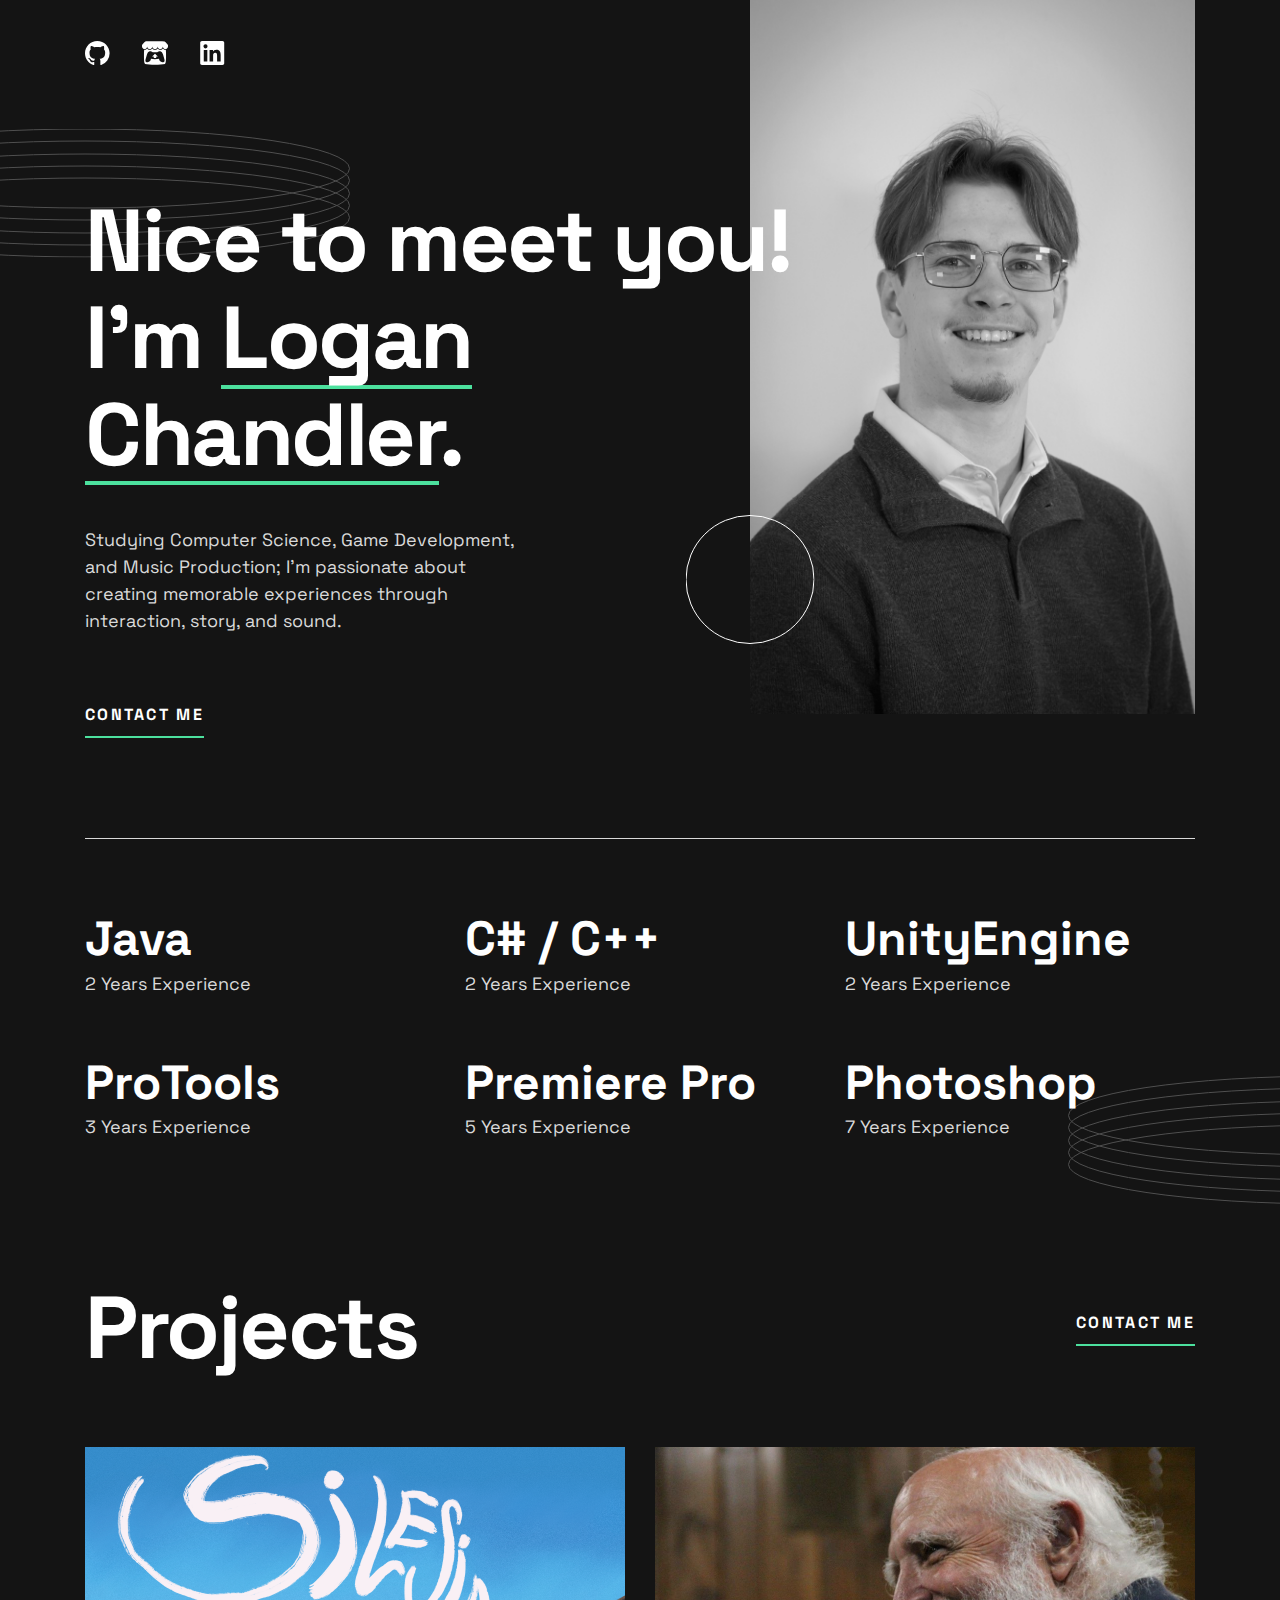
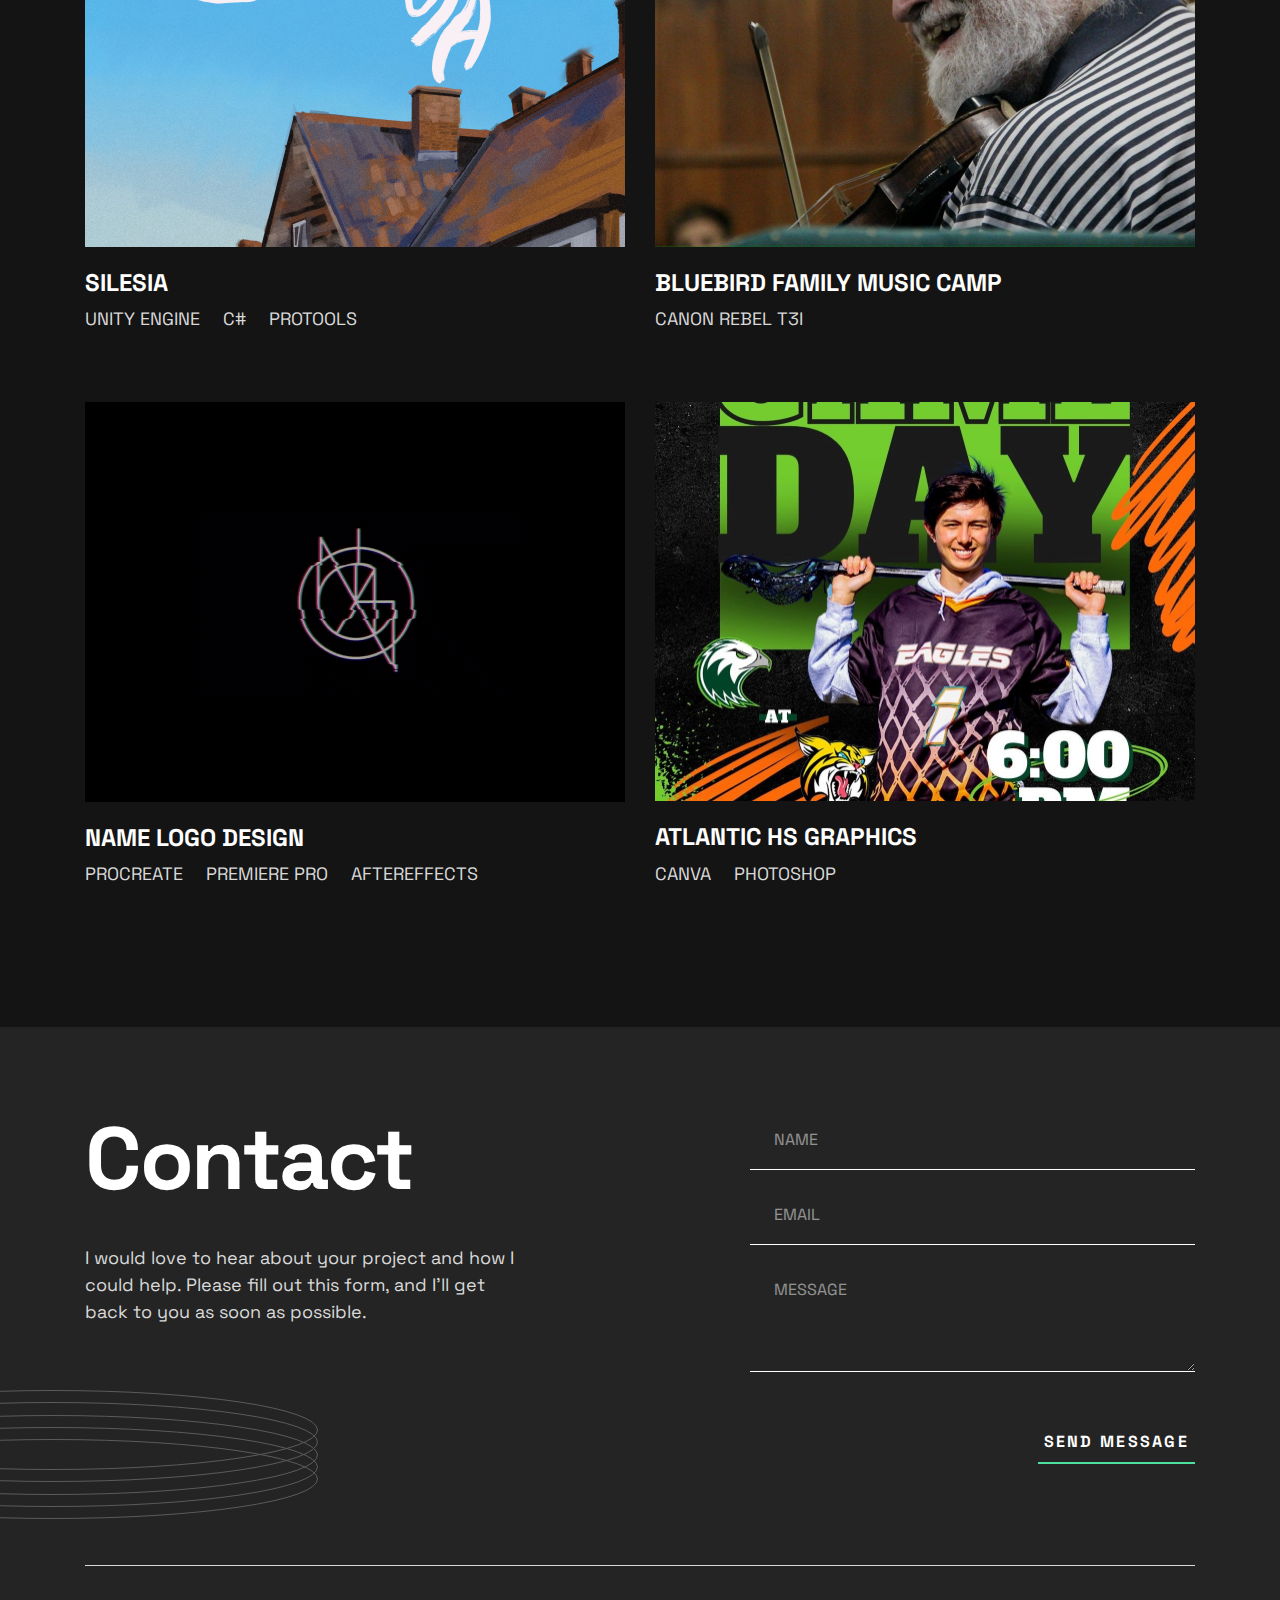
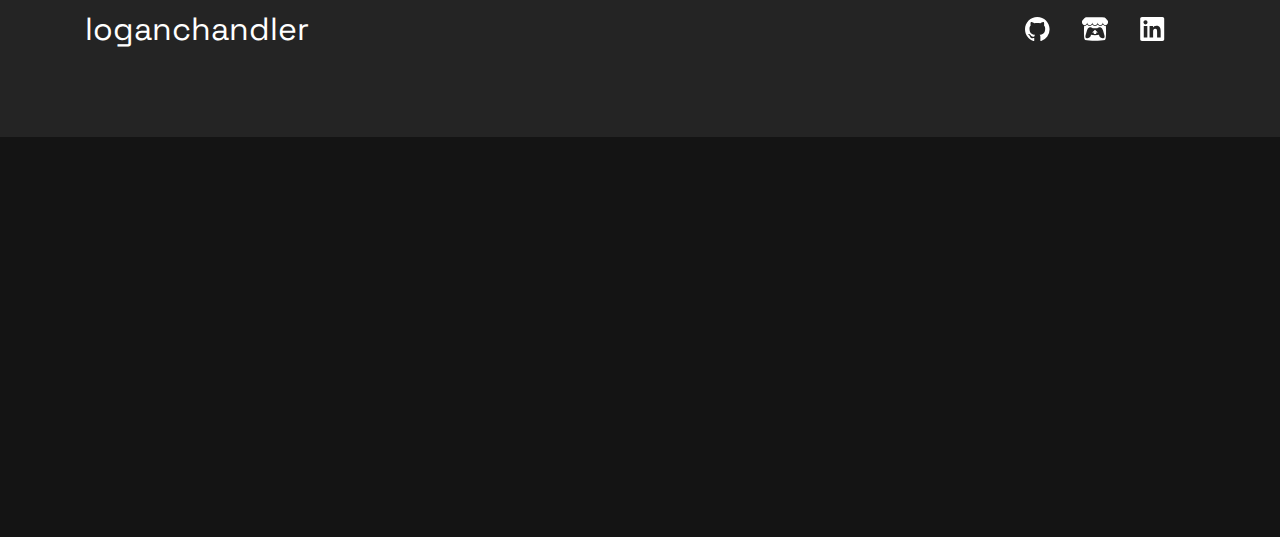
==== commit 8b273b84: "fixed typo and added contact function" ====
--- a/docs/index.html
+++ b/docs/index.html
@@ -170,7 +170,7 @@
                 <p class="skills__description">3 Years Experience</p>
             </div>
             <div class="skills__item">
-                <h3 class="skills__title">Premeiere Pro</h3>
+                <h3 class="skills__title">Premiere Pro</h3>
                 <p class="skills__description">5 Years Experience</p>
             </div>
             <div class="skills__item">
@@ -359,11 +359,11 @@
                 <h2 class="contact__headline header-xl">Contact</h2>
                 <p class="contact__description">
                     I would love to hear about your project and how I could help.
-                    Please fill in the form, and I'll get back to you as soon as
+                    Please fill out this form, and I'll get back to you as soon as
                     possible.
                 </p>
             </div>
-            <form action="" class="contact__form">
+            <form id="contact-form" action="" class="contact__form">
                 <div class="contact__control">
                     <label for="name" class="visually-hidden">Name</label>
                     <input
